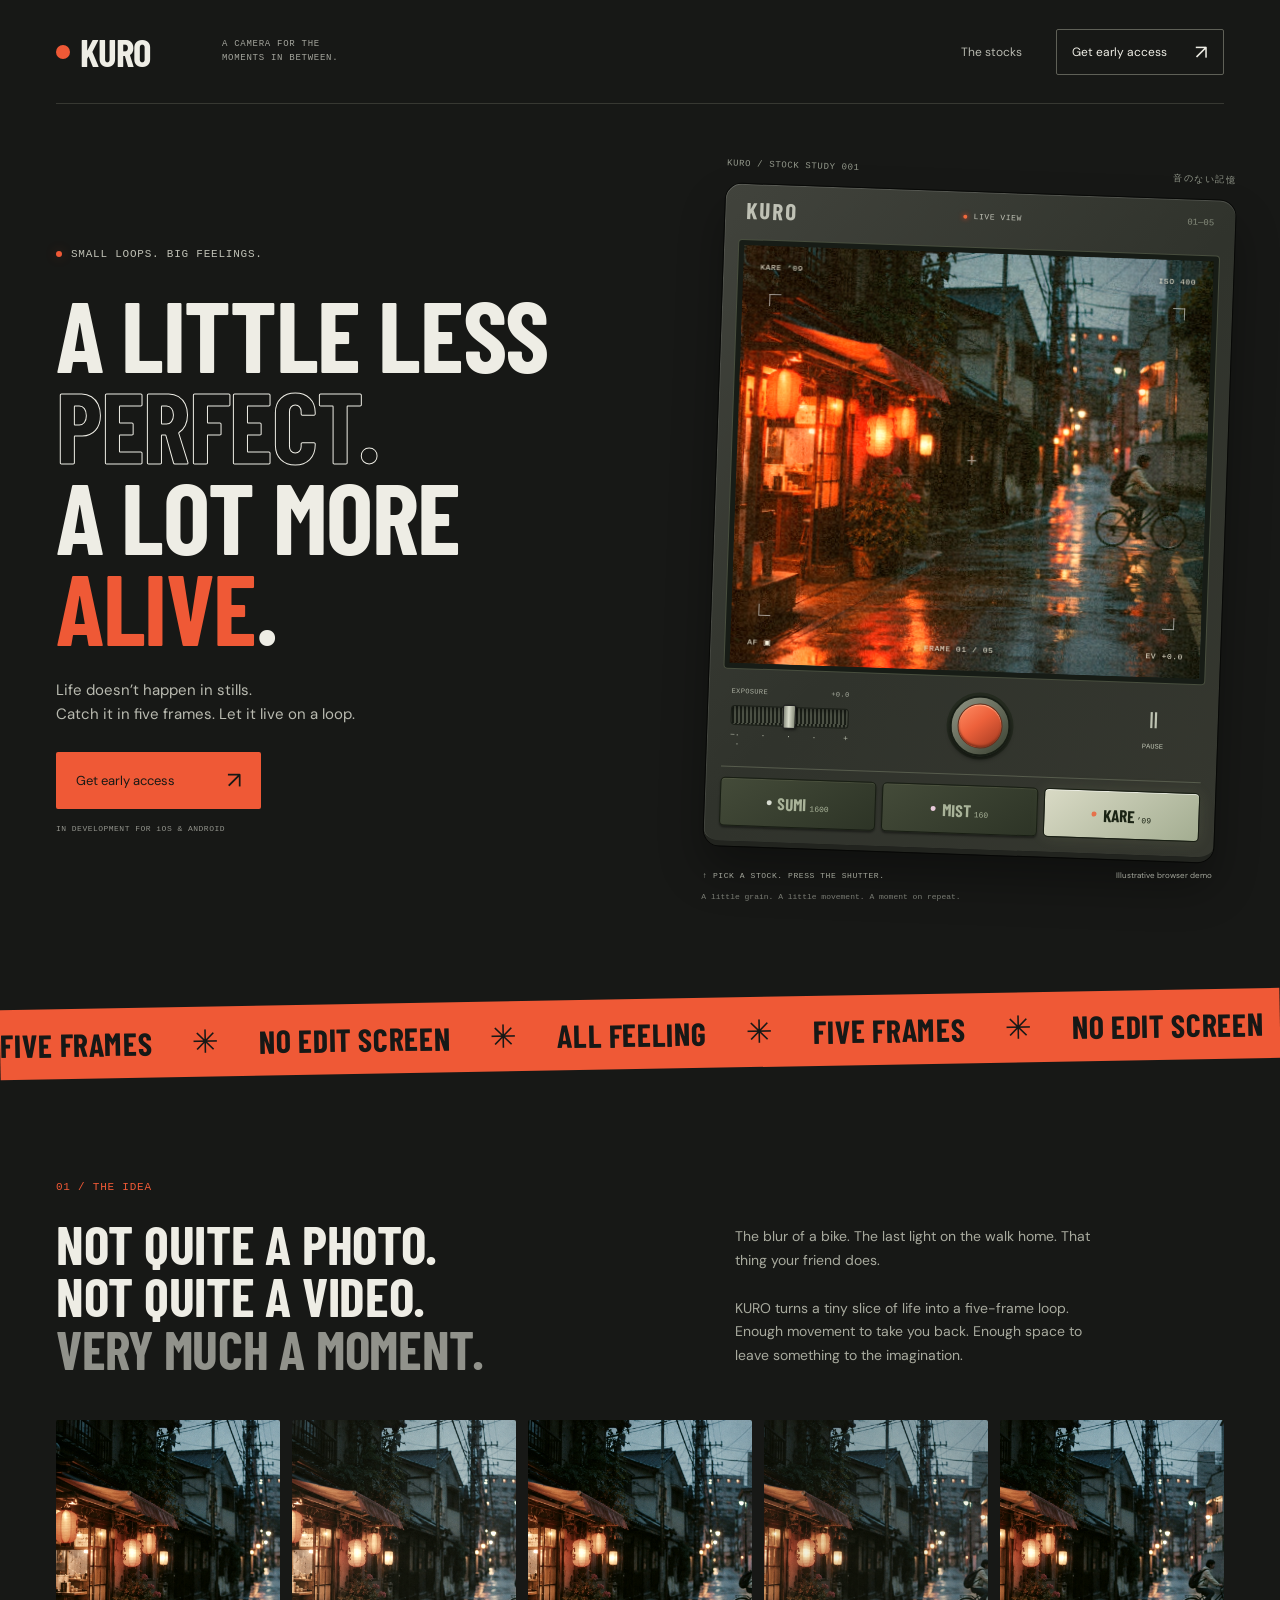
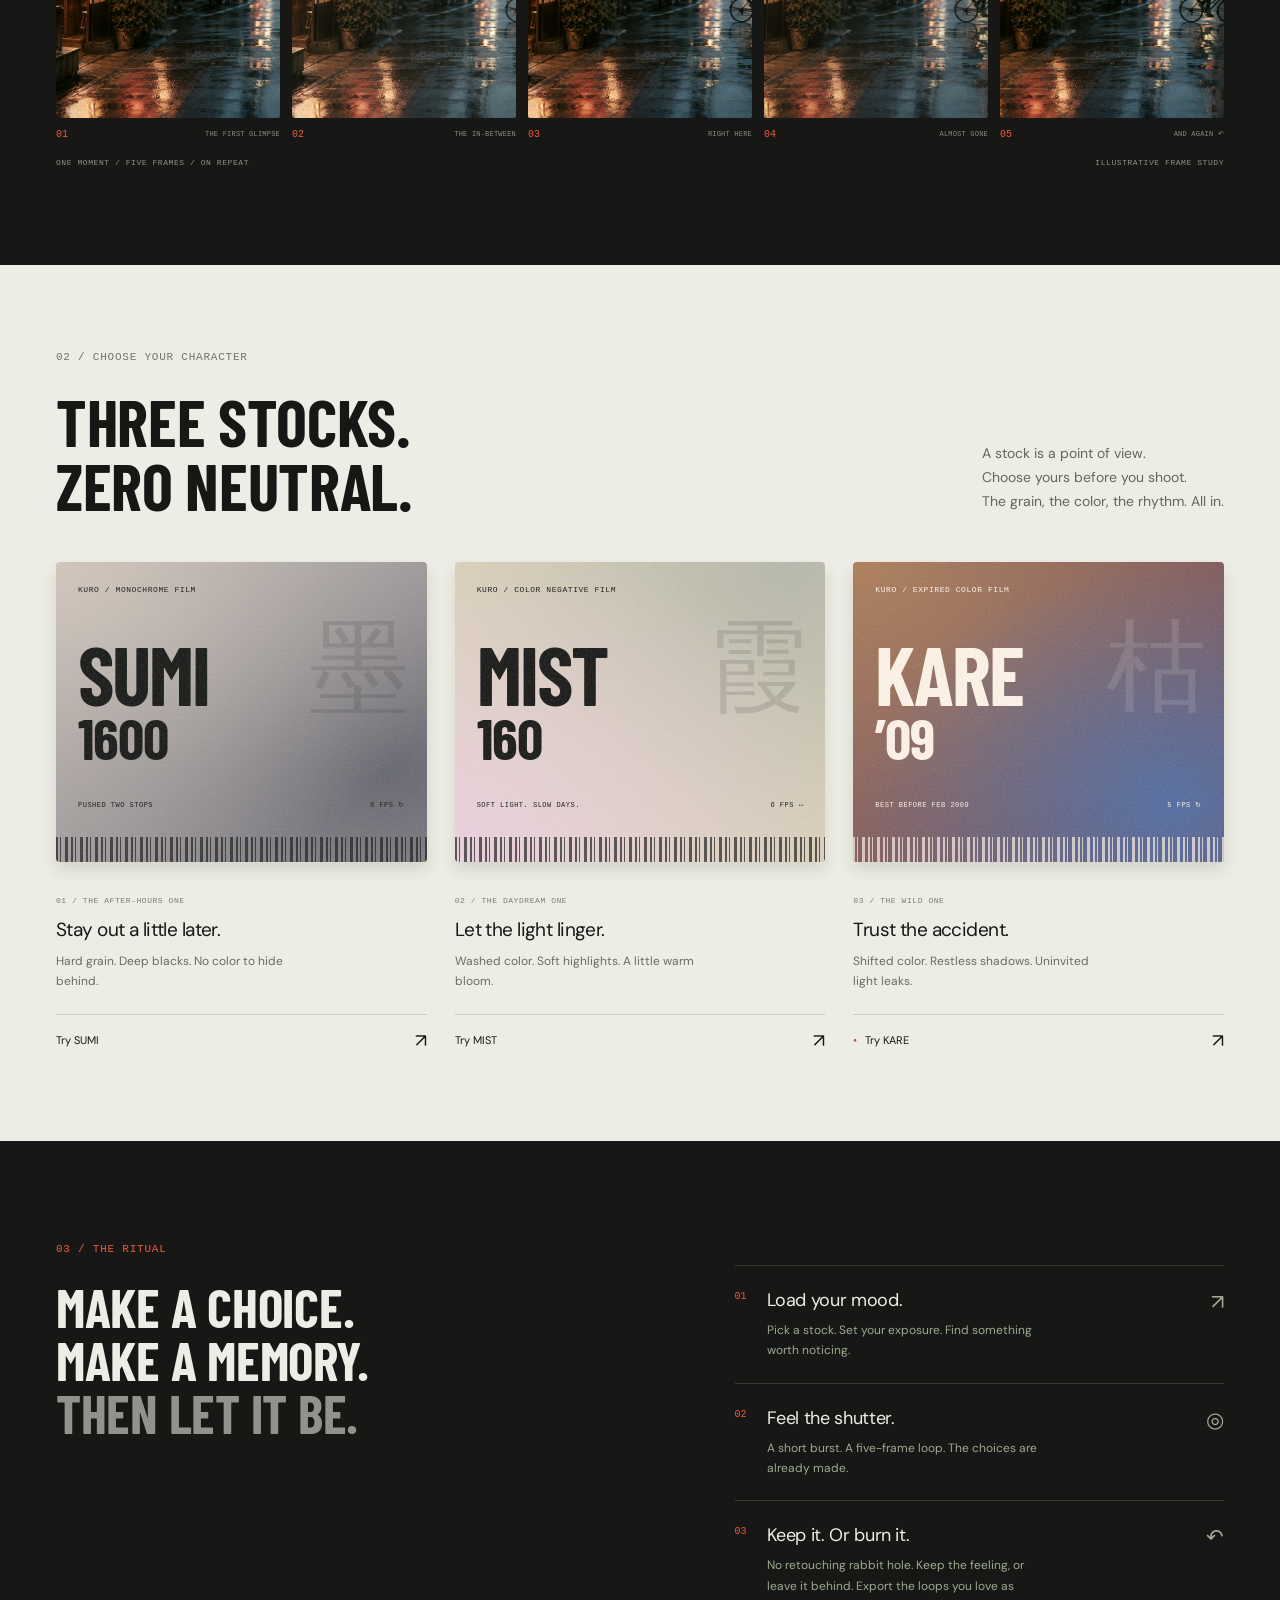
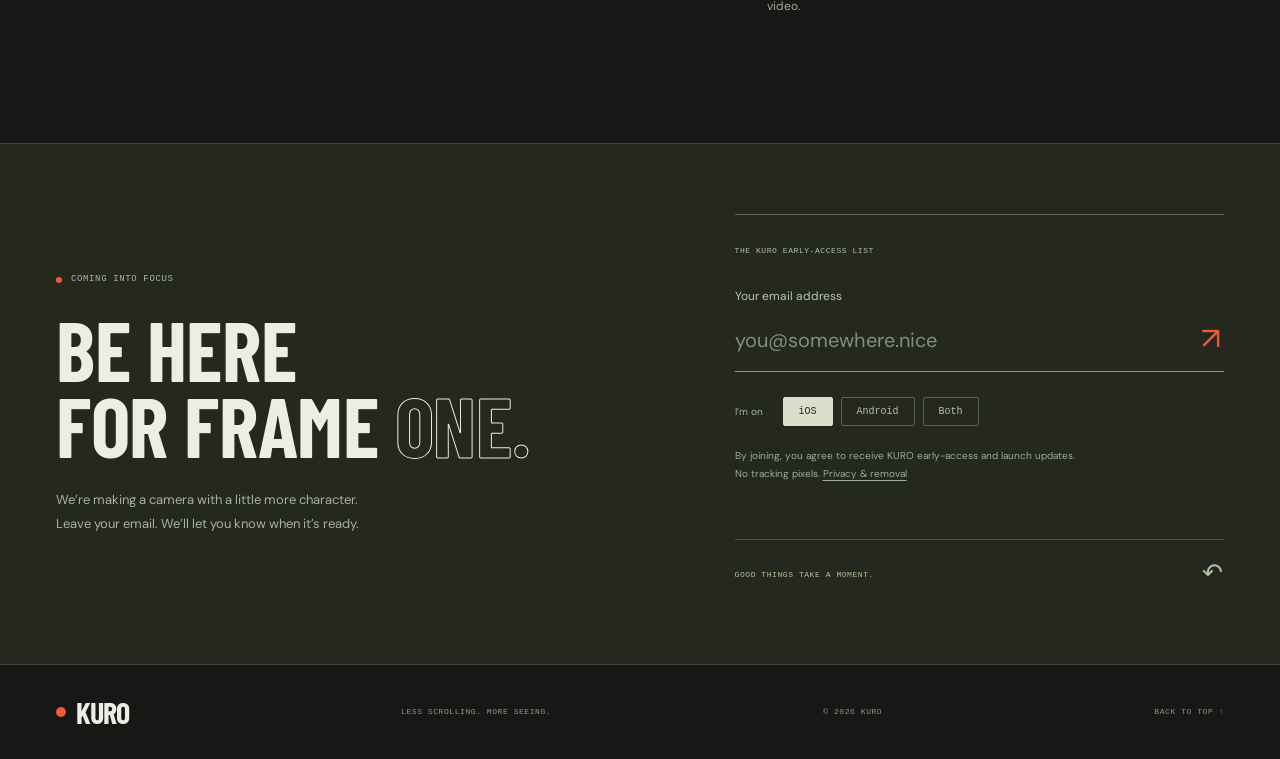
==== index.html @ b5590020 "Update KURO marketing website" ====
<!doctype html>
<html lang="en">
<head>
  <meta charset="utf-8">
  <meta name="viewport" content="width=device-width,initial-scale=1">
  <meta name="theme-color" content="#171816">
  <meta name="description" content="A camera for five-frame loops. Three opinionated film stocks. One moment worth repeating. Meet KURO and join the early-access list.">
  <meta property="og:title" content="KURO — A little less perfect. A lot more alive.">
  <meta property="og:description" content="Five frames. Three film stocks. No edit screen. A camera for the moments in between.">
  <meta property="og:image" content="https://benmidi.github.io/kuro-site/assets/after-rain.jpg">
  <meta property="og:type" content="website">
  <meta property="og:url" content="https://benmidi.github.io/kuro-site/">
  <title>KURO — A camera for the moments in between.</title>
  <link rel="icon" href="assets/favicon.svg" type="image/svg+xml">
  <link rel="preload" href="assets/barlow-700.ttf" as="font" type="font/ttf" crossorigin>
  <link rel="preload" href="assets/after-rain.jpg" as="image">
  <link rel="stylesheet" href="style.css">
  <script src="app.js" type="module"></script>
</head>
<body>
  <a class="skip-link" href="#main">Skip to content</a>
  <header class="site-header wrap">
    <a class="brand" href="#" aria-label="KURO home"><span class="brand-dot"></span>KURO</a>
    <span class="header-caption">A CAMERA FOR THE<br>MOMENTS IN BETWEEN.</span>
    <nav aria-label="Main navigation"><a href="#stocks">The stocks</a><a class="nav-cta" href="#early-access">Get early access <span aria-hidden="true">↗</span></a></nav>
  </header>
  <main id="main">
    <section class="hero wrap" aria-labelledby="hero-title">
      <div class="hero-copy">
        <div class="eyebrow"><span class="status-dot"></span> SMALL LOOPS. BIG FEELINGS.</div>
        <h1 id="hero-title">A LITTLE LESS<br><span class="outline">PERFECT.</span><br>A LOT MORE<br><span class="alive">ALIVE<span class="period">.</span></span></h1>
        <p class="hero-description">Life doesn’t happen in stills.<br>Catch it in five frames. Let it live on a loop.</p>
        <a class="button button-primary" href="#early-access">Get early access <span aria-hidden="true">↗</span></a>
        <p class="micro hero-note">IN DEVELOPMENT FOR iOS & ANDROID</p>
      </div>
      <div class="hero-demo">
        <div class="demo-topline micro"><span>KURO / STOCK STUDY 001</span><span>音のない記憶</span></div>
        <div class="camera" id="camera">
          <div class="camera-head"><span class="camera-logo">KURO</span><span class="micro"><i class="red-led"></i> <span id="camera-mode">LIVE VIEW</span></span><span class="camera-number">01—05</span></div>
          <div class="viewfinder" id="viewfinder">
            <img class="photo-fallback" src="assets/after-rain.jpg" alt="A cyclist passing a lantern-lit shop on a rain-soaked street at dusk." width="1536" height="1024">
            <canvas id="film" aria-label="Interactive film stock treatment of the street scene" role="img"></canvas>
            <div class="viewfinder-top micro"><span id="stock-label">KARE ’09</span><span id="iso-label">ISO 400</span></div>
            <span class="focus-corner tl"></span><span class="focus-corner tr"></span><span class="focus-corner bl"></span><span class="focus-corner br"></span>
            <div class="focus-mark" aria-hidden="true">+</div>
            <div class="viewfinder-bottom micro"><span>AF <span aria-hidden="true">▣</span></span><span id="frame-label">FRAME 01 / 05</span><span id="exposure-label">EV +0.0</span></div>
            <div class="shutter-flash" id="shutter-flash"></div>
          </div>
          <div class="camera-controls">
            <div class="exposure"><label for="exposure">EXPOSURE <span id="ev-value">+0.0</span></label><input id="exposure" type="range" min="-1" max="1" step="0.333333" value="0" aria-label="Demo exposure in stops"><div class="exposure-ticks" aria-hidden="true">− <span>· · · · ·</span> +</div></div>
            <button class="shutter" id="shutter" aria-label="Capture a demo loop"><span></span></button>
            <button class="motion-button" id="motion" aria-pressed="false"><span class="motion-icon" aria-hidden="true">Ⅱ</span><span id="motion-label">PAUSE</span></button>
          </div>
          <div class="stock-switcher" role="group" aria-label="Choose a demo film stock">
            <button data-stock="0" aria-pressed="false"><span class="stock-dot sumi-dot"></span><span>SUMI <small>1600</small></span></button>
            <button data-stock="1" aria-pressed="false"><span class="stock-dot mist-dot"></span><span>MIST <small>160</small></span></button>
            <button data-stock="2" aria-pressed="true"><span class="stock-dot kare-dot"></span><span>KARE <small>’09</small></span></button>
          </div>
        </div>
        <div class="demo-caption"><span class="micro">↑ PICK A STOCK. PRESS THE SHUTTER.</span><span class="demo-disclaimer">Illustrative browser demo</span></div>
        <div class="demo-caption capture-caption" id="capture-status" role="status">A little grain. A little movement. A moment on repeat.</div>
      </div>
    </section>

    <div class="ticker" aria-label="Five frames. No edit screen. All feeling."><div><span>FIVE FRAMES</span><i>✳</i><span>NO EDIT SCREEN</span><i>✳</i><span>ALL FEELING</span><i>✳</i><span>FIVE FRAMES</span><i>✳</i><span>NO EDIT SCREEN</span><i>✳</i><span>ALL FEELING</span><i>✳</i></div></div>

    <section class="moment-section wrap" aria-labelledby="moment-title">
      <div class="section-heading"><span class="eyebrow section-index">01 / THE IDEA</span><h2 id="moment-title">NOT QUITE A PHOTO.<br>NOT QUITE A VIDEO.<br><span class="muted">VERY MUCH A MOMENT.</span></h2><p>The blur of a bike. The last light on the walk home. That thing your friend does.<br><br>KURO turns a tiny slice of life into a five-frame loop. Enough movement to take you back. Enough space to leave something to the imagination.</p></div>
      <div class="film-strip" aria-label="Five illustrative frames from one moment"><figure style="--frame:0"><img src="assets/after-rain.jpg" alt="Lantern-lit street, illustrative frame one" loading="lazy"><figcaption>01 <span>THE FIRST GLIMPSE</span></figcaption></figure><figure style="--frame:1"><img src="assets/after-rain.jpg" alt="The same scene, illustrative frame two" loading="lazy"><figcaption>02 <span>THE IN-BETWEEN</span></figcaption></figure><figure style="--frame:2"><img src="assets/after-rain.jpg" alt="The same scene, illustrative frame three" loading="lazy"><figcaption>03 <span>RIGHT HERE</span></figcaption></figure><figure style="--frame:3"><img src="assets/after-rain.jpg" alt="The same scene, illustrative frame four" loading="lazy"><figcaption>04 <span>ALMOST GONE</span></figcaption></figure><figure style="--frame:4"><img src="assets/after-rain.jpg" alt="The same scene, illustrative frame five" loading="lazy"><figcaption>05 <span>AND AGAIN ↶</span></figcaption></figure></div>
      <div class="strip-note micro"><span>ONE MOMENT / FIVE FRAMES / ON REPEAT</span><span>ILLUSTRATIVE FRAME STUDY</span></div>
    </section>

    <section class="stocks-section" id="stocks" aria-labelledby="stocks-title"><div class="wrap">
      <div class="stocks-heading"><div><span class="eyebrow section-index">02 / CHOOSE YOUR CHARACTER</span><h2 id="stocks-title">THREE STOCKS.<br>ZERO NEUTRAL.</h2></div><p>A stock is a point of view.<br>Choose yours before you shoot.<br>The grain, the color, the rhythm. All in.</p></div>
      <div class="stock-cards">
        <button class="stock-card sumi-card" data-stock="0" aria-pressed="false" aria-label="Try SUMI 1600 in the demo"><div class="cartridge"><span class="cartridge-top micro">KURO / MONOCHROME FILM</span><span class="stock-kanji" lang="ja">墨</span><span class="cartridge-name">SUMI<span>1600</span></span><div class="cartridge-bottom micro"><span>PUSHED TWO STOPS</span><span>8 FPS ↻</span></div><div class="barcode" aria-hidden="true"></div></div><div class="stock-description"><span class="micro">01 / THE AFTER-HOURS ONE</span><h3>Stay out a little later.</h3><p>Hard grain. Deep blacks. No color to hide behind.</p><span class="stock-try">Try SUMI <span aria-hidden="true">↗</span></span></div></button>
        <button class="stock-card mist-card" data-stock="1" aria-pressed="false" aria-label="Try MIST 160 in the demo"><div class="cartridge"><span class="cartridge-top micro">KURO / COLOR NEGATIVE FILM</span><span class="stock-kanji" lang="ja">霞</span><span class="cartridge-name">MIST<span>160</span></span><div class="cartridge-bottom micro"><span>SOFT LIGHT. SLOW DAYS.</span><span>6 FPS ↔</span></div><div class="barcode" aria-hidden="true"></div></div><div class="stock-description"><span class="micro">02 / THE DAYDREAM ONE</span><h3>Let the light linger.</h3><p>Washed color. Soft highlights. A little warm bloom.</p><span class="stock-try">Try MIST <span aria-hidden="true">↗</span></span></div></button>
        <button class="stock-card kare-card" data-stock="2" aria-pressed="true" aria-label="Try KARE ’09 in the demo"><div class="cartridge"><span class="cartridge-top micro">KURO / EXPIRED COLOR FILM</span><span class="stock-kanji" lang="ja">枯</span><span class="cartridge-name">KARE<span>’09</span></span><div class="cartridge-bottom micro"><span>BEST BEFORE FEB 2009</span><span>5 FPS ↻</span></div><div class="barcode" aria-hidden="true"></div></div><div class="stock-description"><span class="micro">03 / THE WILD ONE</span><h3>Trust the accident.</h3><p>Shifted color. Restless shadows. Uninvited light leaks.</p><span class="stock-try">Try KARE <span aria-hidden="true">↗</span></span></div></button>
      </div>
    </div></section>

    <section class="ritual-section wrap" aria-labelledby="ritual-title"><div><span class="eyebrow section-index">03 / THE RITUAL</span><h2 id="ritual-title">MAKE A CHOICE.<br>MAKE A MEMORY.<br><span class="muted">THEN LET IT BE.</span></h2></div><div class="ritual-steps"><div><span class="step-number">01</span><div><h3>Load your mood.</h3><p>Pick a stock. Set your exposure. Find something worth noticing.</p></div><span aria-hidden="true">↗</span></div><div><span class="step-number">02</span><div><h3>Feel the shutter.</h3><p>A short burst. A five-frame loop. The choices are already made.</p></div><span aria-hidden="true">◎</span></div><div><span class="step-number">03</span><div><h3>Keep it. Or burn it.</h3><p>No retouching rabbit hole. Keep the feeling, or leave it behind. Export the loops you love as video.</p></div><span aria-hidden="true">↶</span></div></div></section>

    <section class="signup-section" id="early-access" aria-labelledby="signup-title"><div class="wrap signup-inner"><div><span class="eyebrow"><span class="status-dot"></span> COMING INTO FOCUS</span><h2 id="signup-title">BE HERE<br>FOR FRAME <span class="outline">ONE.</span></h2><p>We’re making a camera with a little more character.<br>Leave your email. We’ll let you know when it’s ready.</p></div><div class="signup-panel"><span class="micro">THE KURO EARLY-ACCESS LIST</span><form id="waitlist-form"><label for="email">Your email address</label><div class="email-row"><input id="email" name="email" type="email" placeholder="you@somewhere.nice" autocomplete="email" maxlength="254" required><button type="submit" aria-label="Join the early-access list">↗</button></div><fieldset><legend>I’m on</legend><label class="platform-option"><input type="radio" name="platform" value="ios" checked><span>iOS</span></label><label class="platform-option"><input type="radio" name="platform" value="android"><span>Android</span></label><label class="platform-option"><input type="radio" name="platform" value="both"><span>Both</span></label></fieldset><div class="honey" aria-hidden="true"><label for="website">Website</label><input name="website" id="website" tabindex="-1" autocomplete="off"></div><p class="signup-privacy">By joining, you agree to receive KURO early-access and launch updates. No tracking pixels. <button type="button" class="text-button" id="privacy-open">Privacy & removal</button></p><p id="form-status" role="status" aria-live="polite"></p></form><div class="signup-footer micro"><span>GOOD THINGS TAKE A MOMENT.</span><span>↶</span></div></div></div></section>
  </main>
  <footer class="wrap site-footer"><a class="brand" href="#" aria-label="Back to top"><span class="brand-dot"></span>KURO</a><span class="micro">LESS SCROLLING. MORE SEEING.</span><span class="micro">© <span id="year">2026</span> KURO</span><a class="back-top micro" href="#">BACK TO TOP ↑</a></footer>
  <dialog id="privacy-dialog" aria-labelledby="privacy-title"><button class="dialog-close" id="privacy-close" aria-label="Close privacy notice">×</button><span class="eyebrow">A SMALL LIST. A SIMPLE PROMISE.</span><h2 id="privacy-title">Your email stays yours.</h2><p>KURO stores your email, device preference, and signup time in its Supabase database for early-access and launch updates. We don’t sell the list or use tracking pixels.</p><p>A salted hash of your network address is used to limit automated signups. Your raw network address is not stored in the waitlist. Hosting providers may keep their own operational logs.</p><p>Want to leave? Enter the same email below to remove it immediately. We’ll retain waitlist details only while this early-access list is in use.</p><form id="removal-form"><label for="removal-email">Email to remove</label><input type="email" id="removal-email" required maxlength="254" autocomplete="email"><button class="button button-primary" type="submit">Remove my email <span aria-hidden="true">↗</span></button><p id="removal-status" role="status"></p></form><p class="micro">DEMO PHOTOGRAPHY IS AI-GENERATED. THE BROWSER STOCK STUDY IS ILLUSTRATIVE, NOT AN APP CAPTURE.</p></dialog>
</body>
</html>
---- style.css ----
@font-face{font-family:Barlow;src:url('assets/barlow-700.ttf') format('truetype');font-weight:700;font-display:swap}@font-face{font-family:DM;src:url('assets/dm-regular.ttf') format('truetype');font-weight:100 900;font-display:swap}
:root{--ink:#171816;--paper:#eeede5;--muted:#91928b;--orange:#ef5936;--line:#373832;--mono:'SFMono-Regular',Consolas,'Liberation Mono',monospace;--heading:Barlow,Impact,'Arial Narrow',sans-serif;color-scheme:dark;scroll-behavior:smooth;scroll-padding-top:28px}*{box-sizing:border-box}body{margin:0;background:var(--ink);color:var(--paper);font-family:DM,Arial,sans-serif;-webkit-font-smoothing:antialiased}body:has(dialog[open]){overflow:hidden}a{color:inherit;text-decoration:none}button,input{font:inherit}button,a,input{-webkit-tap-highlight-color:transparent}button{color:inherit}button{cursor:pointer}button:disabled{cursor:wait}button,a,input{touch-action:manipulation}button:focus-visible,a:focus-visible,input:focus-visible{outline:2px solid var(--orange);outline-offset:6px}::selection{background:var(--orange);color:var(--ink)}.wrap{width:min(1280px,calc(100% - 112px));margin-inline:auto}.micro,.eyebrow{font-family:var(--mono);font-size:10px;line-height:1.5;letter-spacing:.07em}.eyebrow{font-size:11px;display:flex;gap:9px;align-items:center}.status-dot{width:6px;height:6px;display:inline-block;border-radius:50%;background:var(--orange);box-shadow:0 0 12px #ef593644}.muted{color:var(--muted)}.site-header{display:flex;align-items:center;min-height:104px;gap:72px;border-bottom:1px solid var(--line)}.brand{font-family:var(--heading);font-size:39px;font-weight:700;letter-spacing:-1px;display:flex;align-items:center;gap:10px;line-height:1}.brand-dot{height:14px;width:14px;background:var(--orange);border-radius:50%}.brand sup{font:9px var(--mono);align-self:flex-start;margin-top:4px;margin-left:-7px}.header-caption{font:9px/1.5 var(--mono);letter-spacing:.08em;color:#a3a49c}.site-header nav{display:flex;align-items:center;gap:34px;margin-left:auto;font-size:12px}.site-header nav>a:first-child{color:#b7b8af}.nav-cta{border:1px solid #5f6057;padding:12px 15px;display:flex;gap:28px;align-items:center;border-radius:2px}.nav-cta:hover{border-color:var(--paper)}.nav-cta span{font-size:20px;line-height:1}.hero{display:grid;grid-template-columns:1.06fr 1fr;gap:7%;padding-top:62px;padding-bottom:72px;align-items:center}.hero-copy>.eyebrow{margin-bottom:26px;color:#bfc0b5}h1,h2,h3,p{margin:0}h1,h2{font-family:var(--heading);font-weight:700;letter-spacing:-.018em}h1{font-size:clamp(66px,7.8vw,114px);line-height:.91;letter-spacing:-.014em}.outline{-webkit-text-stroke:1px var(--paper);color:transparent}.alive{color:var(--orange)}.period{color:var(--paper)}.hero-description{margin-top:26px;font-size:15px;line-height:1.65;color:#b9bab0}.button{display:inline-flex;align-items:center;justify-content:space-between;gap:52px;border:0;border-radius:2px;padding:17px 20px;font-size:13px;min-height:52px}.button span{font-size:23px;line-height:1}.button-primary{background:var(--orange);color:#181915;font-weight:700;transition:background .2s,transform .2s}.button-primary:hover{background:#ff7453;transform:translateY(-2px)}.hero .button{margin-top:25px}.hero-note{color:var(--muted);font-size:8px;margin-top:14px;letter-spacing:.06em}.hero-demo{max-width:510px;width:100%;margin-left:auto;transform:rotate(2deg)}.demo-topline{display:flex;justify-content:space-between;margin-bottom:12px;color:#92978a;font-size:9px}.demo-topline span:last-child{letter-spacing:.18em}.camera{background:linear-gradient(130deg,#41433c,#30332c 50%,#35372f);border-radius:16px;padding:15px;box-shadow:0 24px 45px #0005,0 1px 0 #ffffff22 inset,1px 0 0 #ffffff15 inset,0 0 0 1px #090a08;border-bottom:5px solid #22241f}.camera-head{height:41px;display:flex;align-items:flex-start;justify-content:space-between;padding:0 6px;color:#bfc1b5}.camera-logo{font-family:var(--heading);font-size:23px;line-height:1;letter-spacing:2px}.camera-number{font:9px/1.8 var(--mono);color:#858b7b}.camera-head .micro{font-size:8px;display:flex;gap:6px;align-items:center;padding-top:4px}.red-led{width:4px;height:4px;background:#ef693d;display:inline-block;border-radius:50%;box-shadow:0 0 5px #f42}.viewfinder{aspect-ratio:1.12;position:relative;overflow:hidden;background:#101911;border:5px solid #171c16;border-radius:3px;box-shadow:0 0 0 1px #484e3e}.photo-fallback,#film{width:100%;height:100%;position:absolute;inset:0;object-fit:cover}.photo-fallback{filter:sepia(.22) saturate(.75);object-position:center}#film{display:block;opacity:0;transition:opacity .5s}#film.ready{opacity:1}.viewfinder-top,.viewfinder-bottom{position:absolute;left:17px;right:17px;display:flex;justify-content:space-between;pointer-events:none;color:#f6f0dc;text-shadow:0 1px 4px #000;font-size:8px}.viewfinder-top{top:16px}.viewfinder-bottom{bottom:15px}.focus-corner{position:absolute;width:12px;height:12px;opacity:.55;pointer-events:none}.tl{top:48px;left:27px;border-left:1px solid white;border-top:1px solid white}.tr{top:48px;right:27px;border-right:1px solid white;border-top:1px solid white}.bl{bottom:48px;left:27px;border-left:1px solid white;border-bottom:1px solid white}.br{bottom:48px;right:27px;border-right:1px solid white;border-bottom:1px solid white}.focus-mark{position:absolute;left:50%;top:50%;transform:translate(-50%,-50%);font:18px var(--mono);color:#fff7;pointer-events:none}.camera-controls{height:98px;display:flex;justify-content:space-between;align-items:center;padding-inline:8px}.exposure{width:118px;color:#a9ad9f}.exposure label{display:flex;justify-content:space-between;font:7px var(--mono);letter-spacing:.05em}.exposure input{appearance:none;-webkit-appearance:none;background:repeating-linear-gradient(90deg,#1a1e17 0 2px,#4b5044 2px 4px);width:100%;height:20px;border-radius:4px;border:1px solid #1b1f18;box-shadow:0 2px 4px #0005 inset;margin:10px 0 3px;cursor:ew-resize}.exposure input::-webkit-slider-thumb{-webkit-appearance:none;width:13px;height:24px;border-radius:2px;background:linear-gradient(90deg,#888c7e,#d9dccb 45%,#888d7b);border:1px solid #222;box-shadow:1px 1px 3px #0008}.exposure input::-moz-range-thumb{width:13px;height:24px;border-radius:2px;background:#c5c7b5;border:1px solid #222}.exposure-ticks{display:flex;justify-content:space-between;font:8px var(--mono);color:#b7bcab}.exposure-ticks span{letter-spacing:8px}.shutter{height:61px;width:61px;flex-shrink:0;border-radius:50%;border:2px solid #171d14;padding:6px;background:linear-gradient(135deg,#919585,#3a4131);box-shadow:0 3px 4px #0008,0 0 0 3px #252b20;transition:transform .1s}.shutter>span{display:block;height:100%;width:100%;border-radius:50%;background:linear-gradient(140deg,#ff8e65,#ed613b 45%,#a13920);box-shadow:0 1px 1px #ffb18e inset,0 -2px 2px #88341d inset;border:1px solid #662f1c}.shutter:active{transform:translateY(3px);box-shadow:0 0 2px #000}.motion-button{background:none;border:0;color:#bec3b2;display:flex;flex-direction:column;align-items:center;gap:8px;font:7px var(--mono);width:83px}.motion-icon{font-size:22px;line-height:1}.stock-switcher{display:grid;grid-template-columns:repeat(3,1fr);gap:6px;padding-top:10px;border-top:1px solid #575c4d}.stock-switcher button{min-height:49px;border:1px solid #181e13;border-radius:5px;display:flex;align-items:center;justify-content:center;gap:6px;background:linear-gradient(145deg,#444b39,#2d3426);box-shadow:0 2px 2px #0006,inset 0 1px #7c84633b;color:#a9b399;font-family:var(--heading);font-size:17px;transition:all .2s}.stock-switcher button[aria-pressed=true]{background:linear-gradient(140deg,#d9dac5,#a3ad91);color:#1a2314;box-shadow:0 0 15px #d3e1a01a,inset 0 1px #fff9}.stock-switcher small{font:8px var(--mono)}.stock-dot{height:5px;width:5px;border-radius:50%;display:inline-block}.sumi-dot{background:#d9ddd2}.mist-dot{background:#e8cada}.kare-dot{background:#e6714c}.demo-caption{display:flex;justify-content:space-between;gap:12px;margin-top:16px;color:#a3a69b;transform:rotate(-2deg);font-size:9px}.demo-caption .micro{font-size:8px}.demo-disclaimer{font-size:8px}.capture-caption{font-family:var(--mono);font-size:8px;opacity:.7;margin-top:9px;min-height:24px;line-height:1.5}.shutter-flash{position:absolute;inset:0;background:#f5efcf;opacity:0;pointer-events:none}.shutter-flash.flash{animation:flash .45s ease-out}@keyframes flash{0%{opacity:.9}100%{opacity:0}}.ticker{overflow:hidden;background:var(--orange);color:var(--ink);padding:16px 0;transform:rotate(-1deg);margin-top:12px}.ticker>div{display:flex;width:max-content;gap:40px;align-items:center;animation:marquee 48s linear infinite}.ticker span{font-family:var(--heading);font-size:32px;line-height:1;white-space:nowrap;letter-spacing:.02em}.ticker i{font:32px Arial;font-style:normal}@keyframes marquee{to{transform:translateX(-50%)}}.moment-section{padding-top:110px;padding-bottom:96px}.section-heading{display:grid;grid-template-columns:1.1fr 1fr;gap:20px 12%}.section-index{color:var(--orange);margin-bottom:24px}.section-heading>.eyebrow{grid-column:1/-1;margin-bottom:2px}h2{font-size:clamp(40px,4.2vw,64px);line-height:.98;letter-spacing:-.005em}.section-heading p{font-size:14px;line-height:1.7;color:#a8aa9e;align-self:center;max-width:360px}.film-strip{display:flex;gap:12px;margin-top:44px}.film-strip figure{margin:0;flex:1;min-width:0;overflow:hidden}.film-strip img{width:100%;aspect-ratio:3/4;object-fit:cover;object-position:calc(38% + var(--frame)*5%) center;display:block;filter:saturate(.65) sepia(.15) contrast(1.1);border-radius:2px}.film-strip figure:nth-child(2) img{filter:saturate(.6) sepia(.2) brightness(1.06)}.film-strip figure:nth-child(4) img{filter:saturate(.7) sepia(.22) brightness(.95)}.film-strip figcaption{font:10px/1 var(--mono);color:var(--orange);padding:12px 0;display:flex;justify-content:space-between;gap:6px}.film-strip figcaption span{font-size:7px;color:#858c79;padding-top:1px;letter-spacing:.03em}.strip-note{display:flex;justify-content:space-between;color:#8c9184;margin-top:5px;font-size:8px}.stocks-section{background:var(--paper);color:var(--ink);padding:84px 0 88px;color-scheme:light}.stocks-heading{display:flex;justify-content:space-between;gap:28px;align-items:flex-end;margin-bottom:44px}.stocks-heading .section-index{color:#74746c}.stocks-heading h2{font-size:clamp(50px,5.1vw,76px)}.stocks-heading p{font-size:14px;line-height:1.7;color:#64665d;max-width:300px;padding-bottom:4px}.stock-cards{display:grid;grid-template-columns:repeat(3,minmax(0,1fr));gap:28px}.stock-card{min-width:0;background:none;border:0;text-align:left;padding:0;color:var(--ink);position:relative}.cartridge{height:300px;position:relative;border-radius:4px;overflow:hidden;box-shadow:0 8px 15px #262a1920;transition:transform .35s cubic-bezier(.2,.7,.2,1),box-shadow .35s}.stock-card:hover .cartridge{transform:rotate(-2deg) translateY(-6px);box-shadow:0 15px 20px #262a1930}.stock-card:nth-child(2):hover .cartridge{transform:rotate(2deg) translateY(-6px)}.sumi-card .cartridge{background:radial-gradient(ellipse at 0 0,#d2c7bc,transparent 80%),radial-gradient(ellipse at 90% 70%,#65666f,transparent 90%),#a7a1a2}.mist-card .cartridge{background:radial-gradient(ellipse at 0 100%,#ecd1e1,transparent 80%),radial-gradient(ellipse at 90% 0,#b7b8ac,transparent 80%),#ded5b7}.kare-card .cartridge{background:radial-gradient(ellipse at 85% 80%,#526da1,transparent 70%),radial-gradient(ellipse at 0 0,#ae7e59,transparent 90%),#74515c;color:#fff4e8}.cartridge:after{content:'';position:absolute;inset:0;pointer-events:none;opacity:.14;background-image:url("data:image/svg+xml,%3Csvg viewBox='0 0 180 180' xmlns='http://www.w3.org/2000/svg'%3E%3Cfilter id='n'%3E%3CfeTurbulence type='fractalNoise' baseFrequency='.7' numOctaves='3' stitchTiles='stitch'/%3E%3C/filter%3E%3Cpath fill='%23000' filter='url(%23n)' d='M0 0h180v180H0z'/%3E%3C/svg%3E")}.cartridge-top{position:absolute;top:22px;left:22px;font-size:8px;letter-spacing:.07em}.stock-kanji{position:absolute;right:18px;top:56px;font-size:100px;line-height:1;opacity:.13;font-family:serif}.cartridge-name{position:absolute;top:80px;left:22px;font-family:var(--heading);font-size:82px;letter-spacing:-2px;line-height:.78}.cartridge-name>span{display:block;font-size:58px;letter-spacing:-1px;margin-top:9px}.cartridge-bottom{position:absolute;bottom:51px;left:22px;right:22px;display:flex;justify-content:space-between;font-size:7px;gap:8px}.barcode{position:absolute;bottom:0;left:0;right:0;height:31px;background:repeating-linear-gradient(90deg,currentColor 0 2px,transparent 2px 4px,currentColor 4px 5px,transparent 5px 9px,currentColor 9px 12px,transparent 12px 15px);opacity:.7;border-top:6px solid transparent;background-clip:padding-box}.stock-description{padding-top:25px}.stock-description>.micro{color:#7c7c70;font-size:8px}.stock-description h3{font-size:19px;letter-spacing:-.03em;margin-top:9px}.stock-description p{font-size:12px;color:#6a6b61;line-height:1.65;margin-top:10px;max-width:240px;min-height:41px}.stock-try{font-size:11px;border-top:1px solid #cacbbf;display:flex;align-items:center;justify-content:space-between;padding-top:13px;margin-top:21px}.stock-try>span{font-size:19px}.stock-card[aria-pressed=true] .stock-try:before{content:'●';color:#b8482a;margin-right:8px;font-size:6px}.stock-card[aria-pressed=true] .stock-try>span{margin-left:auto}.ritual-section{display:grid;grid-template-columns:1.1fr 1fr;gap:12%;padding-top:100px;padding-bottom:105px}.ritual-steps{padding-top:24px}.ritual-steps>div{display:flex;gap:20px;border-top:1px solid var(--line);padding:22px 0}.step-number{font:10px var(--mono);color:var(--orange);padding-top:3px}.ritual-steps>div>div{flex:1}.ritual-steps>div>span:last-child{font-size:21px;color:#a2aa95}.ritual-steps h3{font-size:18px;font-weight:500;letter-spacing:-.02em}.ritual-steps p{font-size:12px;color:#9caa8f;line-height:1.7;margin-top:8px;max-width:280px}.signup-section{background:#24281e;border-top:1px solid #3b4232;border-bottom:1px solid #3b4232}.signup-inner{display:grid;grid-template-columns:1.1fr 1fr;gap:12%;padding-top:70px;padding-bottom:70px;align-items:center}.signup-inner h2{font-size:clamp(54px,6.5vw,90px);margin-top:25px;line-height:.91}.signup-inner>div>p{font-size:13px;line-height:1.8;color:#a9b29d;margin-top:25px}.signup-inner .eyebrow{font-size:9px;color:#aab79b}.signup-panel{border-top:1px solid #5d6750;padding-top:22px}.signup-panel>.micro{color:#b2c29d;font-size:8px}#waitlist-form{margin-top:30px}form label{display:block;font-size:12px;color:#bbc5af}.email-row{display:flex;align-items:stretch;margin-top:10px;border-bottom:1px solid #8e9c7d}.email-row input{width:100%;min-width:0;background:none;border:0;color:var(--paper);padding:13px 0 18px;font-size:20px;outline-offset:0}input::placeholder{color:#858e79;opacity:1}.email-row button{border:0;background:none;font-size:31px;color:var(--orange);padding:0 3px 8px 24px}.email-row button:disabled{opacity:.5}fieldset{margin:24px 0 0;padding:0;border:0;display:flex;gap:8px;align-items:center}fieldset legend{float:left;font-size:10px;color:#a7b59b;margin-right:12px;padding:9px 0}.platform-option{position:relative}.platform-option input{position:absolute;opacity:0;inset:0;width:100%;height:100%;margin:0;cursor:pointer}.platform-option span{display:block;border:1px solid #58644a;border-radius:2px;padding:8px 15px;font:10px var(--mono);color:#b4c1a5}.platform-option input:checked+span{background:#d9dfca;color:#20271b;border-color:#d9dfca}.platform-option input:focus-visible+span{outline:2px solid var(--orange);outline-offset:4px}.signup-privacy{font-size:10px;line-height:1.8;color:#9eac91;margin-top:20px;max-width:355px}.text-button{font:inherit;color:inherit;border:0;padding:0;background:none;text-decoration:underline;text-underline-offset:3px}.signup-footer{display:flex;justify-content:space-between;align-items:center;border-top:1px solid #4c573e;margin-top:24px;padding-top:16px;color:#9bac89;font-size:8px}.signup-footer>span:last-child{font-size:25px}#form-status,#removal-status{font-size:12px;line-height:1.6;margin-top:12px;min-height:20px;color:#d4e4bb}#form-status[data-error=true],#removal-status[data-error=true]{color:#ffac93}.honey{position:absolute;left:-9999px;opacity:0;width:1px;height:1px;overflow:hidden}.site-footer{display:flex;align-items:center;justify-content:space-between;padding-top:32px;padding-bottom:32px;color:#8e9882;gap:24px}.site-footer .brand{color:var(--paper);font-size:30px}.site-footer .brand-dot{width:10px;height:10px}.site-footer>.micro{font-size:8px}.back-top:hover{color:var(--paper)}.skip-link{position:fixed;top:8px;left:8px;background:var(--paper);color:var(--ink);padding:12px;z-index:99;transform:translateY(-200%)}.skip-link:focus{transform:none}dialog{width:min(540px,calc(100% - 32px));background:#24281e;color:var(--paper);border:1px solid #647152;border-radius:5px;padding:38px;max-height:90dvh}dialog::backdrop{background:#090c09d9;backdrop-filter:blur(5px)}dialog .eyebrow{font-size:8px;color:var(--orange);padding-right:20px}dialog h2{font-size:38px;margin-top:20px}dialog p{font-size:12px;line-height:1.8;color:#bbc7ad;margin-top:20px}dialog .micro{font-size:8px}dialog form{margin-top:24px}dialog input{display:block;width:100%;padding:13px;background:transparent;border:1px solid #667457;border-radius:2px;margin-top:10px}dialog .button{margin-top:14px;width:100%;font-size:12px}.dialog-close{position:absolute;right:12px;top:10px;background:none;border:0;font-size:28px;color:#c5cfb9;padding:4px 8px}
@media(min-width:1600px){.hero{gap:12%}h1{font-size:124px}.hero-demo{max-width:540px}}@media(max-width:1100px){.wrap{width:calc(100% - 72px)}.site-header{gap:40px}.hero{gap:5%;padding-top:50px}h1{font-size:8.5vw}.camera{padding:11px}.camera-head{height:34px}.viewfinder{aspect-ratio:1}.exposure{width:90px}.camera-controls{height:87px}.stock-switcher button{font-size:14px;min-height:43px}.motion-button{width:61px}.cartridge{height:260px}.cartridge-name{font-size:68px}.cartridge-name>span{font-size:49px}.cartridge-bottom{font-size:6px}.stock-cards{gap:20px}.section-heading,.ritual-section,.signup-inner{gap:8%}.section-heading>.eyebrow{margin-bottom:20px}.film-strip figcaption span{font-size:6px}.hero-note{font-size:7px}.demo-caption{gap:5px}.demo-caption .micro,.demo-disclaimer{font-size:7px}}
@media(max-width:760px){.wrap{width:calc(100% - 40px)}.site-header{min-height:82px;gap:20px}.brand{font-size:33px}.brand-dot{height:11px;width:11px}.header-caption{display:none}.site-header nav{gap:20px;font-size:10px}.nav-cta{padding:10px;gap:15px}.site-header nav>a:first-child{display:none}.hero{grid-template-columns:1fr;gap:46px;padding-top:38px;padding-bottom:40px}.hero-copy>.eyebrow{font-size:9px;margin-bottom:22px}h1{font-size:clamp(70px,14.8vw,112px);line-height:.9}.hero-description{font-size:14px;margin-top:24px}.hero .button{margin-top:23px}.hero-note{font-size:8px}.hero-demo{width:min(470px,94%);margin:0 auto;transform:rotate(1.5deg)}.camera{padding:14px}.camera-head{height:36px}.viewfinder{aspect-ratio:1.16}.camera-controls{height:96px}.exposure{width:112px}.motion-button{width:79px}.stock-switcher button{font-size:18px;min-height:46px}.demo-caption .micro,.demo-disclaimer{font-size:7px}.ticker{padding:14px 0}.ticker span{font-size:26px}.ticker i{font-size:26px}.ticker>div{gap:24px}.moment-section{padding-top:66px;padding-bottom:58px}.section-heading{grid-template-columns:1fr;gap:22px}.section-heading>.eyebrow{margin-bottom:0}.section-heading h2{font-size:44px}.section-heading p{font-size:13px;max-width:470px}.section-heading p br{display:none}.film-strip{gap:7px;margin-top:28px;overflow-x:auto;padding-bottom:2px;scroll-snap-type:x mandatory}.film-strip figure{min-width:31%;scroll-snap-align:start}.film-strip figcaption{font-size:8px;gap:4px}.film-strip figcaption span{display:none}.strip-note{font-size:6px;gap:15px}.stocks-section{padding-top:52px;padding-bottom:55px}.stocks-heading{display:block;margin-bottom:30px}.stocks-heading h2{font-size:54px}.stocks-heading p{font-size:12px;margin-top:20px}.section-index{font-size:9px;margin-bottom:20px}.stock-cards{grid-template-columns:1fr;gap:34px}.stock-card{display:grid;grid-template-columns:1fr 1fr;gap:22px;align-items:center}.cartridge{height:228px}.cartridge-top{font-size:6px;left:15px;top:17px;max-width:120px}.cartridge-name{font-size:58px;left:15px;top:68px}.cartridge-name>span{font-size:44px;margin-top:7px}.cartridge-bottom{left:15px;right:15px;bottom:43px;display:block;line-height:1.7;font-size:6px}.cartridge-bottom span{display:block}.barcode{height:25px}.stock-kanji{font-size:70px;right:9px;top:56px}.stock-description{padding-top:0}.stock-description>.micro{font-size:6px;line-height:1.7}.stock-description h3{font-size:18px;line-height:1.2;margin-top:12px}.stock-description p{font-size:11px;margin-top:12px}.stock-try{font-size:10px;margin-top:18px}.ritual-section{grid-template-columns:1fr;gap:30px;padding-top:55px;padding-bottom:50px}.ritual-section h2{font-size:47px}.ritual-steps{padding:0}.ritual-steps>div{padding:20px 0}.ritual-steps h3{font-size:17px}.ritual-steps p{max-width:390px;font-size:12px}.signup-inner{grid-template-columns:1fr;gap:40px;padding-top:48px;padding-bottom:40px}.signup-inner h2{font-size:68px}.signup-inner>div>p{font-size:12px}.signup-panel{padding-top:20px}#waitlist-form{margin-top:24px}.email-row input{font-size:21px}.site-footer{flex-wrap:wrap;gap:24px 12px;padding-top:28px;padding-bottom:25px}.site-footer .brand{flex-basis:40%}.site-footer>span:nth-child(2){flex-basis:50%;text-align:right;font-size:7px}.site-footer .back-top{margin-left:auto}.site-footer>span:nth-child(3){font-size:7px}dialog{padding:28px 22px}dialog h2{font-size:34px}}
@media(prefers-reduced-motion:reduce){:root{scroll-behavior:auto}.ticker>div{animation:none}*,*:before,*:after{transition-duration:.01ms!important;animation-duration:.01ms!important;animation-iteration-count:1!important}}
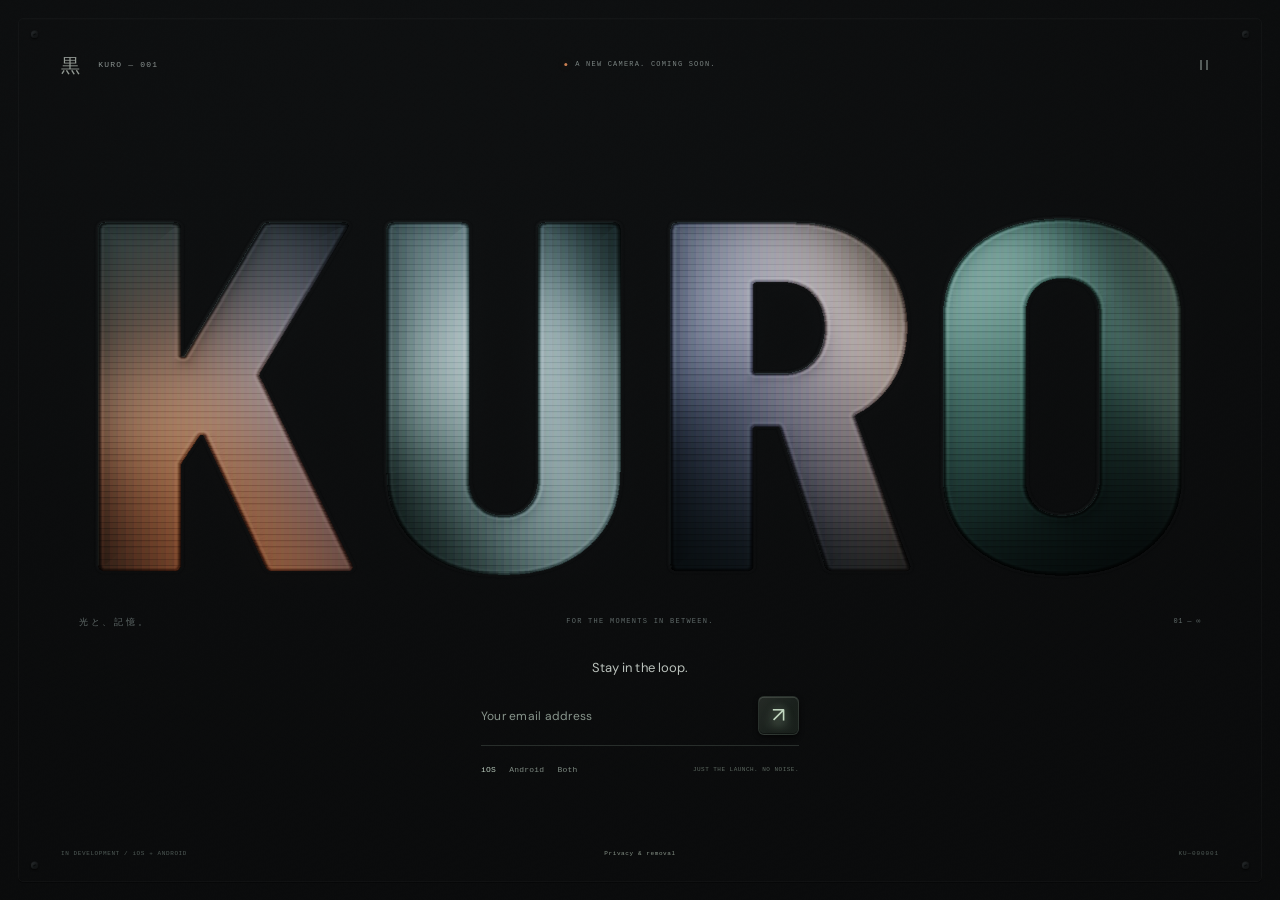
==== commit 38d363eb: "Update KURO marketing website" ====
--- a/index.html
+++ b/index.html
@@ -3,87 +3,58 @@
 <head>
   <meta charset="utf-8">
   <meta name="viewport" content="width=device-width,initial-scale=1">
-  <meta name="theme-color" content="#171816">
-  <meta name="description" content="A camera for five-frame loops. Three opinionated film stocks. One moment worth repeating. Meet KURO and join the early-access list.">
-  <meta property="og:title" content="KURO — A little less perfect. A lot more alive.">
-  <meta property="og:description" content="Five frames. Three film stocks. No edit screen. A camera for the moments in between.">
-  <meta property="og:image" content="https://benmidi.github.io/kuro-site/assets/after-rain.jpg">
+  <meta name="theme-color" content="#111213">
+  <meta name="description" content="KURO. For the moments in between. A new camera, coming soon.">
+  <meta property="og:title" content="KURO — For the moments in between.">
+  <meta property="og:description" content="A new camera. Coming soon. Stay in the loop.">
+  <meta property="og:image" content="https://benmidi.github.io/kuro-site/assets/social-preview.png">
   <meta property="og:type" content="website">
   <meta property="og:url" content="https://benmidi.github.io/kuro-site/">
-  <title>KURO — A camera for the moments in between.</title>
+  <title>KURO — For the moments in between.</title>
   <link rel="icon" href="assets/favicon.svg" type="image/svg+xml">
   <link rel="preload" href="assets/barlow-700.ttf" as="font" type="font/ttf" crossorigin>
-  <link rel="preload" href="assets/after-rain.jpg" as="image">
   <link rel="stylesheet" href="style.css">
   <script src="app.js" type="module"></script>
+  <script src="waitlist.js" type="module"></script>
 </head>
 <body>
-  <a class="skip-link" href="#main">Skip to content</a>
-  <header class="site-header wrap">
-    <a class="brand" href="#" aria-label="KURO home"><span class="brand-dot"></span>KURO</a>
-    <span class="header-caption">A CAMERA FOR THE<br>MOMENTS IN BETWEEN.</span>
-    <nav aria-label="Main navigation"><a href="#stocks">The stocks</a><a class="nav-cta" href="#early-access">Get early access <span aria-hidden="true">↗</span></a></nav>
-  </header>
-  <main id="main">
-    <section class="hero wrap" aria-labelledby="hero-title">
-      <div class="hero-copy">
-        <div class="eyebrow"><span class="status-dot"></span> SMALL LOOPS. BIG FEELINGS.</div>
-        <h1 id="hero-title">A LITTLE LESS<br><span class="outline">PERFECT.</span><br>A LOT MORE<br><span class="alive">ALIVE<span class="period">.</span></span></h1>
-        <p class="hero-description">Life doesn’t happen in stills.<br>Catch it in five frames. Let it live on a loop.</p>
-        <a class="button button-primary" href="#early-access">Get early access <span aria-hidden="true">↗</span></a>
-        <p class="micro hero-note">IN DEVELOPMENT FOR iOS & ANDROID</p>
-      </div>
-      <div class="hero-demo">
-        <div class="demo-topline micro"><span>KURO / STOCK STUDY 001</span><span>音のない記憶</span></div>
-        <div class="camera" id="camera">
-          <div class="camera-head"><span class="camera-logo">KURO</span><span class="micro"><i class="red-led"></i> <span id="camera-mode">LIVE VIEW</span></span><span class="camera-number">01—05</span></div>
-          <div class="viewfinder" id="viewfinder">
-            <img class="photo-fallback" src="assets/after-rain.jpg" alt="A cyclist passing a lantern-lit shop on a rain-soaked street at dusk." width="1536" height="1024">
-            <canvas id="film" aria-label="Interactive film stock treatment of the street scene" role="img"></canvas>
-            <div class="viewfinder-top micro"><span id="stock-label">KARE ’09</span><span id="iso-label">ISO 400</span></div>
-            <span class="focus-corner tl"></span><span class="focus-corner tr"></span><span class="focus-corner bl"></span><span class="focus-corner br"></span>
-            <div class="focus-mark" aria-hidden="true">+</div>
-            <div class="viewfinder-bottom micro"><span>AF <span aria-hidden="true">▣</span></span><span id="frame-label">FRAME 01 / 05</span><span id="exposure-label">EV +0.0</span></div>
-            <div class="shutter-flash" id="shutter-flash"></div>
-          </div>
-          <div class="camera-controls">
-            <div class="exposure"><label for="exposure">EXPOSURE <span id="ev-value">+0.0</span></label><input id="exposure" type="range" min="-1" max="1" step="0.333333" value="0" aria-label="Demo exposure in stops"><div class="exposure-ticks" aria-hidden="true">− <span>· · · · ·</span> +</div></div>
-            <button class="shutter" id="shutter" aria-label="Capture a demo loop"><span></span></button>
-            <button class="motion-button" id="motion" aria-pressed="false"><span class="motion-icon" aria-hidden="true">Ⅱ</span><span id="motion-label">PAUSE</span></button>
-          </div>
-          <div class="stock-switcher" role="group" aria-label="Choose a demo film stock">
-            <button data-stock="0" aria-pressed="false"><span class="stock-dot sumi-dot"></span><span>SUMI <small>1600</small></span></button>
-            <button data-stock="1" aria-pressed="false"><span class="stock-dot mist-dot"></span><span>MIST <small>160</small></span></button>
-            <button data-stock="2" aria-pressed="true"><span class="stock-dot kare-dot"></span><span>KARE <small>’09</small></span></button>
-          </div>
-        </div>
-        <div class="demo-caption"><span class="micro">↑ PICK A STOCK. PRESS THE SHUTTER.</span><span class="demo-disclaimer">Illustrative browser demo</span></div>
-        <div class="demo-caption capture-caption" id="capture-status" role="status">A little grain. A little movement. A moment on repeat.</div>
-      </div>
+  <a class="skip-link" href="#email">Skip to signup</a>
+  <main class="installation" id="installation">
+    <canvas id="material" aria-hidden="true"></canvas>
+    <div class="matte-border" aria-hidden="true"></div>
+    <i class="fastener top-left" aria-hidden="true"></i><i class="fastener top-right" aria-hidden="true"></i>
+    <i class="fastener bottom-left" aria-hidden="true"></i><i class="fastener bottom-right" aria-hidden="true"></i>
+    <header class="masthead">
+      <span class="edition"><span lang="ja">黒</span><span>KURO — 001</span></span>
+      <span class="coming-soon"><i></i> A NEW CAMERA. COMING SOON.</span>
+      <button id="motion" class="motion-button" type="button" aria-label="Pause animation" aria-pressed="false" title="Pause animation"><svg width="12" height="14" viewBox="0 0 12 14" fill="none" aria-hidden="true"><path id="motion-icon" d="M3 2v10M9 2v10" stroke="currentColor" stroke-width="1.5"/></svg></button>
+    </header>
+
+    <div class="word-area">
+      <button id="word-window" class="word-window" type="button" aria-label="Illuminate KURO" title="Hold to bring it into focus"><h1>KURO</h1></button>
+      <div class="under-word" aria-hidden="true"><span>光と、記憶。</span><span>FOR THE MOMENTS IN BETWEEN.</span><span>01 — ∞</span></div>
+    </div>
+
+    <section class="signup" aria-labelledby="signup-title">
+      <h2 id="signup-title">Stay in the loop.</h2>
+      <form id="waitlist-form" method="post">
+        <label class="sr-only" for="email">Your email address</label>
+        <div class="email-row"><input id="email" name="email" type="email" placeholder="Your email address" autocomplete="email" maxlength="254" required><button type="submit" class="join-button" disabled aria-label="Join the early-access list"><span aria-hidden="true">↗</span></button></div>
+        <div class="form-bottom"><fieldset><legend class="sr-only">Your device</legend><label><input type="radio" name="platform" value="ios" checked><span>iOS</span></label><label><input type="radio" name="platform" value="android"><span>Android</span></label><label><input type="radio" name="platform" value="both"><span>Both</span></label></fieldset><span class="launch-note">JUST THE LAUNCH. NO NOISE.</span></div>
+        <div class="honey" aria-hidden="true"><label for="website">Website</label><input name="website" id="website" tabindex="-1" autocomplete="off"></div>
+        <p id="form-status" role="status" aria-live="polite"></p><noscript><p class="no-script">Enable JavaScript to join the list.</p></noscript>
+      </form>
     </section>
-
-    <div class="ticker" aria-label="Five frames. No edit screen. All feeling."><div><span>FIVE FRAMES</span><i>✳</i><span>NO EDIT SCREEN</span><i>✳</i><span>ALL FEELING</span><i>✳</i><span>FIVE FRAMES</span><i>✳</i><span>NO EDIT SCREEN</span><i>✳</i><span>ALL FEELING</span><i>✳</i></div></div>
-
-    <section class="moment-section wrap" aria-labelledby="moment-title">
-      <div class="section-heading"><span class="eyebrow section-index">01 / THE IDEA</span><h2 id="moment-title">NOT QUITE A PHOTO.<br>NOT QUITE A VIDEO.<br><span class="muted">VERY MUCH A MOMENT.</span></h2><p>The blur of a bike. The last light on the walk home. That thing your friend does.<br><br>KURO turns a tiny slice of life into a five-frame loop. Enough movement to take you back. Enough space to leave something to the imagination.</p></div>
-      <div class="film-strip" aria-label="Five illustrative frames from one moment"><figure style="--frame:0"><img src="assets/after-rain.jpg" alt="Lantern-lit street, illustrative frame one" loading="lazy"><figcaption>01 <span>THE FIRST GLIMPSE</span></figcaption></figure><figure style="--frame:1"><img src="assets/after-rain.jpg" alt="The same scene, illustrative frame two" loading="lazy"><figcaption>02 <span>THE IN-BETWEEN</span></figcaption></figure><figure style="--frame:2"><img src="assets/after-rain.jpg" alt="The same scene, illustrative frame three" loading="lazy"><figcaption>03 <span>RIGHT HERE</span></figcaption></figure><figure style="--frame:3"><img src="assets/after-rain.jpg" alt="The same scene, illustrative frame four" loading="lazy"><figcaption>04 <span>ALMOST GONE</span></figcaption></figure><figure style="--frame:4"><img src="assets/after-rain.jpg" alt="The same scene, illustrative frame five" loading="lazy"><figcaption>05 <span>AND AGAIN ↶</span></figcaption></figure></div>
-      <div class="strip-note micro"><span>ONE MOMENT / FIVE FRAMES / ON REPEAT</span><span>ILLUSTRATIVE FRAME STUDY</span></div>
-    </section>
-
-    <section class="stocks-section" id="stocks" aria-labelledby="stocks-title"><div class="wrap">
-      <div class="stocks-heading"><div><span class="eyebrow section-index">02 / CHOOSE YOUR CHARACTER</span><h2 id="stocks-title">THREE STOCKS.<br>ZERO NEUTRAL.</h2></div><p>A stock is a point of view.<br>Choose yours before you shoot.<br>The grain, the color, the rhythm. All in.</p></div>
-      <div class="stock-cards">
-        <button class="stock-card sumi-card" data-stock="0" aria-pressed="false" aria-label="Try SUMI 1600 in the demo"><div class="cartridge"><span class="cartridge-top micro">KURO / MONOCHROME FILM</span><span class="stock-kanji" lang="ja">墨</span><span class="cartridge-name">SUMI<span>1600</span></span><div class="cartridge-bottom micro"><span>PUSHED TWO STOPS</span><span>8 FPS ↻</span></div><div class="barcode" aria-hidden="true"></div></div><div class="stock-description"><span class="micro">01 / THE AFTER-HOURS ONE</span><h3>Stay out a little later.</h3><p>Hard grain. Deep blacks. No color to hide behind.</p><span class="stock-try">Try SUMI <span aria-hidden="true">↗</span></span></div></button>
-        <button class="stock-card mist-card" data-stock="1" aria-pressed="false" aria-label="Try MIST 160 in the demo"><div class="cartridge"><span class="cartridge-top micro">KURO / COLOR NEGATIVE FILM</span><span class="stock-kanji" lang="ja">霞</span><span class="cartridge-name">MIST<span>160</span></span><div class="cartridge-bottom micro"><span>SOFT LIGHT. SLOW DAYS.</span><span>6 FPS ↔</span></div><div class="barcode" aria-hidden="true"></div></div><div class="stock-description"><span class="micro">02 / THE DAYDREAM ONE</span><h3>Let the light linger.</h3><p>Washed color. Soft highlights. A little warm bloom.</p><span class="stock-try">Try MIST <span aria-hidden="true">↗</span></span></div></button>
-        <button class="stock-card kare-card" data-stock="2" aria-pressed="true" aria-label="Try KARE ’09 in the demo"><div class="cartridge"><span class="cartridge-top micro">KURO / EXPIRED COLOR FILM</span><span class="stock-kanji" lang="ja">枯</span><span class="cartridge-name">KARE<span>’09</span></span><div class="cartridge-bottom micro"><span>BEST BEFORE FEB 2009</span><span>5 FPS ↻</span></div><div class="barcode" aria-hidden="true"></div></div><div class="stock-description"><span class="micro">03 / THE WILD ONE</span><h3>Trust the accident.</h3><p>Shifted color. Restless shadows. Uninvited light leaks.</p><span class="stock-try">Try KARE <span aria-hidden="true">↗</span></span></div></button>
-      </div>
-    </div></section>
-
-    <section class="ritual-section wrap" aria-labelledby="ritual-title"><div><span class="eyebrow section-index">03 / THE RITUAL</span><h2 id="ritual-title">MAKE A CHOICE.<br>MAKE A MEMORY.<br><span class="muted">THEN LET IT BE.</span></h2></div><div class="ritual-steps"><div><span class="step-number">01</span><div><h3>Load your mood.</h3><p>Pick a stock. Set your exposure. Find something worth noticing.</p></div><span aria-hidden="true">↗</span></div><div><span class="step-number">02</span><div><h3>Feel the shutter.</h3><p>A short burst. A five-frame loop. The choices are already made.</p></div><span aria-hidden="true">◎</span></div><div><span class="step-number">03</span><div><h3>Keep it. Or burn it.</h3><p>No retouching rabbit hole. Keep the feeling, or leave it behind. Export the loops you love as video.</p></div><span aria-hidden="true">↶</span></div></div></section>
-
-    <section class="signup-section" id="early-access" aria-labelledby="signup-title"><div class="wrap signup-inner"><div><span class="eyebrow"><span class="status-dot"></span> COMING INTO FOCUS</span><h2 id="signup-title">BE HERE<br>FOR FRAME <span class="outline">ONE.</span></h2><p>We’re making a camera with a little more character.<br>Leave your email. We’ll let you know when it’s ready.</p></div><div class="signup-panel"><span class="micro">THE KURO EARLY-ACCESS LIST</span><form id="waitlist-form"><label for="email">Your email address</label><div class="email-row"><input id="email" name="email" type="email" placeholder="you@somewhere.nice" autocomplete="email" maxlength="254" required><button type="submit" aria-label="Join the early-access list">↗</button></div><fieldset><legend>I’m on</legend><label class="platform-option"><input type="radio" name="platform" value="ios" checked><span>iOS</span></label><label class="platform-option"><input type="radio" name="platform" value="android"><span>Android</span></label><label class="platform-option"><input type="radio" name="platform" value="both"><span>Both</span></label></fieldset><div class="honey" aria-hidden="true"><label for="website">Website</label><input name="website" id="website" tabindex="-1" autocomplete="off"></div><p class="signup-privacy">By joining, you agree to receive KURO early-access and launch updates. No tracking pixels. <button type="button" class="text-button" id="privacy-open">Privacy & removal</button></p><p id="form-status" role="status" aria-live="polite"></p></form><div class="signup-footer micro"><span>GOOD THINGS TAKE A MOMENT.</span><span>↶</span></div></div></div></section>
+    <footer class="footer"><span>IN DEVELOPMENT / iOS + ANDROID</span><button id="privacy-open" type="button">Privacy & removal</button><span class="serial">KU—000001</span></footer>
   </main>
-  <footer class="wrap site-footer"><a class="brand" href="#" aria-label="Back to top"><span class="brand-dot"></span>KURO</a><span class="micro">LESS SCROLLING. MORE SEEING.</span><span class="micro">© <span id="year">2026</span> KURO</span><a class="back-top micro" href="#">BACK TO TOP ↑</a></footer>
-  <dialog id="privacy-dialog" aria-labelledby="privacy-title"><button class="dialog-close" id="privacy-close" aria-label="Close privacy notice">×</button><span class="eyebrow">A SMALL LIST. A SIMPLE PROMISE.</span><h2 id="privacy-title">Your email stays yours.</h2><p>KURO stores your email, device preference, and signup time in its Supabase database for early-access and launch updates. We don’t sell the list or use tracking pixels.</p><p>A salted hash of your network address is used to limit automated signups. Your raw network address is not stored in the waitlist. Hosting providers may keep their own operational logs.</p><p>Want to leave? Enter the same email below to remove it immediately. We’ll retain waitlist details only while this early-access list is in use.</p><form id="removal-form"><label for="removal-email">Email to remove</label><input type="email" id="removal-email" required maxlength="254" autocomplete="email"><button class="button button-primary" type="submit">Remove my email <span aria-hidden="true">↗</span></button><p id="removal-status" role="status"></p></form><p class="micro">DEMO PHOTOGRAPHY IS AI-GENERATED. THE BROWSER STOCK STUDY IS ILLUSTRATIVE, NOT AN APP CAPTURE.</p></dialog>
+  <dialog id="privacy-dialog" aria-labelledby="privacy-title">
+    <button class="dialog-close" id="privacy-close" aria-label="Close privacy notice">×</button>
+    <span class="dialog-eyebrow">KURO / EARLY ACCESS</span>
+    <h2 id="privacy-title">Your email stays yours.</h2>
+    <p>Joining the list opts you into KURO early-access and launch updates. We store your email, device preference, and signup time in Kuro’s Supabase database while the early-access list is in use. We don’t sell the list or use tracking pixels.</p>
+    <p>A salted hash of your network address limits automated signups. Your raw network address is not stored in the waitlist. Hosting providers may keep their own operational logs.</p>
+    <p>To leave, enter the same email below.</p>
+    <form id="removal-form"><label for="removal-email">Email to remove</label><input type="email" id="removal-email" required maxlength="254" autocomplete="email"><button class="remove-button" type="submit">Remove my email <span aria-hidden="true">↗</span></button><p id="removal-status" role="status"></p></form>
+  </dialog>
 </body>
 </html>
--- a/style.css
+++ b/style.css
@@ -1,5 +1,16 @@
-@font-face{font-family:Barlow;src:url('assets/barlow-700.ttf') format('truetype');font-weight:700;font-display:swap}@font-face{font-family:DM;src:url('assets/dm-regular.ttf') format('truetype');font-weight:100 900;font-display:swap}
-:root{--ink:#171816;--paper:#eeede5;--muted:#91928b;--orange:#ef5936;--line:#373832;--mono:'SFMono-Regular',Consolas,'Liberation Mono',monospace;--heading:Barlow,Impact,'Arial Narrow',sans-serif;color-scheme:dark;scroll-behavior:smooth;scroll-padding-top:28px}*{box-sizing:border-box}body{margin:0;background:var(--ink);color:var(--paper);font-family:DM,Arial,sans-serif;-webkit-font-smoothing:antialiased}body:has(dialog[open]){overflow:hidden}a{color:inherit;text-decoration:none}button,input{font:inherit}button,a,input{-webkit-tap-highlight-color:transparent}button{color:inherit}button{cursor:pointer}button:disabled{cursor:wait}button,a,input{touch-action:manipulation}button:focus-visible,a:focus-visible,input:focus-visible{outline:2px solid var(--orange);outline-offset:6px}::selection{background:var(--orange);color:var(--ink)}.wrap{width:min(1280px,calc(100% - 112px));margin-inline:auto}.micro,.eyebrow{font-family:var(--mono);font-size:10px;line-height:1.5;letter-spacing:.07em}.eyebrow{font-size:11px;display:flex;gap:9px;align-items:center}.status-dot{width:6px;height:6px;display:inline-block;border-radius:50%;background:var(--orange);box-shadow:0 0 12px #ef593644}.muted{color:var(--muted)}.site-header{display:flex;align-items:center;min-height:104px;gap:72px;border-bottom:1px solid var(--line)}.brand{font-family:var(--heading);font-size:39px;font-weight:700;letter-spacing:-1px;display:flex;align-items:center;gap:10px;line-height:1}.brand-dot{height:14px;width:14px;background:var(--orange);border-radius:50%}.brand sup{font:9px var(--mono);align-self:flex-start;margin-top:4px;margin-left:-7px}.header-caption{font:9px/1.5 var(--mono);letter-spacing:.08em;color:#a3a49c}.site-header nav{display:flex;align-items:center;gap:34px;margin-left:auto;font-size:12px}.site-header nav>a:first-child{color:#b7b8af}.nav-cta{border:1px solid #5f6057;padding:12px 15px;display:flex;gap:28px;align-items:center;border-radius:2px}.nav-cta:hover{border-color:var(--paper)}.nav-cta span{font-size:20px;line-height:1}.hero{display:grid;grid-template-columns:1.06fr 1fr;gap:7%;padding-top:62px;padding-bottom:72px;align-items:center}.hero-copy>.eyebrow{margin-bottom:26px;color:#bfc0b5}h1,h2,h3,p{margin:0}h1,h2{font-family:var(--heading);font-weight:700;letter-spacing:-.018em}h1{font-size:clamp(66px,7.8vw,114px);line-height:.91;letter-spacing:-.014em}.outline{-webkit-text-stroke:1px var(--paper);color:transparent}.alive{color:var(--orange)}.period{color:var(--paper)}.hero-description{margin-top:26px;font-size:15px;line-height:1.65;color:#b9bab0}.button{display:inline-flex;align-items:center;justify-content:space-between;gap:52px;border:0;border-radius:2px;padding:17px 20px;font-size:13px;min-height:52px}.button span{font-size:23px;line-height:1}.button-primary{background:var(--orange);color:#181915;font-weight:700;transition:background .2s,transform .2s}.button-primary:hover{background:#ff7453;transform:translateY(-2px)}.hero .button{margin-top:25px}.hero-note{color:var(--muted);font-size:8px;margin-top:14px;letter-spacing:.06em}.hero-demo{max-width:510px;width:100%;margin-left:auto;transform:rotate(2deg)}.demo-topline{display:flex;justify-content:space-between;margin-bottom:12px;color:#92978a;font-size:9px}.demo-topline span:last-child{letter-spacing:.18em}.camera{background:linear-gradient(130deg,#41433c,#30332c 50%,#35372f);border-radius:16px;padding:15px;box-shadow:0 24px 45px #0005,0 1px 0 #ffffff22 inset,1px 0 0 #ffffff15 inset,0 0 0 1px #090a08;border-bottom:5px solid #22241f}.camera-head{height:41px;display:flex;align-items:flex-start;justify-content:space-between;padding:0 6px;color:#bfc1b5}.camera-logo{font-family:var(--heading);font-size:23px;line-height:1;letter-spacing:2px}.camera-number{font:9px/1.8 var(--mono);color:#858b7b}.camera-head .micro{font-size:8px;display:flex;gap:6px;align-items:center;padding-top:4px}.red-led{width:4px;height:4px;background:#ef693d;display:inline-block;border-radius:50%;box-shadow:0 0 5px #f42}.viewfinder{aspect-ratio:1.12;position:relative;overflow:hidden;background:#101911;border:5px solid #171c16;border-radius:3px;box-shadow:0 0 0 1px #484e3e}.photo-fallback,#film{width:100%;height:100%;position:absolute;inset:0;object-fit:cover}.photo-fallback{filter:sepia(.22) saturate(.75);object-position:center}#film{display:block;opacity:0;transition:opacity .5s}#film.ready{opacity:1}.viewfinder-top,.viewfinder-bottom{position:absolute;left:17px;right:17px;display:flex;justify-content:space-between;pointer-events:none;color:#f6f0dc;text-shadow:0 1px 4px #000;font-size:8px}.viewfinder-top{top:16px}.viewfinder-bottom{bottom:15px}.focus-corner{position:absolute;width:12px;height:12px;opacity:.55;pointer-events:none}.tl{top:48px;left:27px;border-left:1px solid white;border-top:1px solid white}.tr{top:48px;right:27px;border-right:1px solid white;border-top:1px solid white}.bl{bottom:48px;left:27px;border-left:1px solid white;border-bottom:1px solid white}.br{bottom:48px;right:27px;border-right:1px solid white;border-bottom:1px solid white}.focus-mark{position:absolute;left:50%;top:50%;transform:translate(-50%,-50%);font:18px var(--mono);color:#fff7;pointer-events:none}.camera-controls{height:98px;display:flex;justify-content:space-between;align-items:center;padding-inline:8px}.exposure{width:118px;color:#a9ad9f}.exposure label{display:flex;justify-content:space-between;font:7px var(--mono);letter-spacing:.05em}.exposure input{appearance:none;-webkit-appearance:none;background:repeating-linear-gradient(90deg,#1a1e17 0 2px,#4b5044 2px 4px);width:100%;height:20px;border-radius:4px;border:1px solid #1b1f18;box-shadow:0 2px 4px #0005 inset;margin:10px 0 3px;cursor:ew-resize}.exposure input::-webkit-slider-thumb{-webkit-appearance:none;width:13px;height:24px;border-radius:2px;background:linear-gradient(90deg,#888c7e,#d9dccb 45%,#888d7b);border:1px solid #222;box-shadow:1px 1px 3px #0008}.exposure input::-moz-range-thumb{width:13px;height:24px;border-radius:2px;background:#c5c7b5;border:1px solid #222}.exposure-ticks{display:flex;justify-content:space-between;font:8px var(--mono);color:#b7bcab}.exposure-ticks span{letter-spacing:8px}.shutter{height:61px;width:61px;flex-shrink:0;border-radius:50%;border:2px solid #171d14;padding:6px;background:linear-gradient(135deg,#919585,#3a4131);box-shadow:0 3px 4px #0008,0 0 0 3px #252b20;transition:transform .1s}.shutter>span{display:block;height:100%;width:100%;border-radius:50%;background:linear-gradient(140deg,#ff8e65,#ed613b 45%,#a13920);box-shadow:0 1px 1px #ffb18e inset,0 -2px 2px #88341d inset;border:1px solid #662f1c}.shutter:active{transform:translateY(3px);box-shadow:0 0 2px #000}.motion-button{background:none;border:0;color:#bec3b2;display:flex;flex-direction:column;align-items:center;gap:8px;font:7px var(--mono);width:83px}.motion-icon{font-size:22px;line-height:1}.stock-switcher{display:grid;grid-template-columns:repeat(3,1fr);gap:6px;padding-top:10px;border-top:1px solid #575c4d}.stock-switcher button{min-height:49px;border:1px solid #181e13;border-radius:5px;display:flex;align-items:center;justify-content:center;gap:6px;background:linear-gradient(145deg,#444b39,#2d3426);box-shadow:0 2px 2px #0006,inset 0 1px #7c84633b;color:#a9b399;font-family:var(--heading);font-size:17px;transition:all .2s}.stock-switcher button[aria-pressed=true]{background:linear-gradient(140deg,#d9dac5,#a3ad91);color:#1a2314;box-shadow:0 0 15px #d3e1a01a,inset 0 1px #fff9}.stock-switcher small{font:8px var(--mono)}.stock-dot{height:5px;width:5px;border-radius:50%;display:inline-block}.sumi-dot{background:#d9ddd2}.mist-dot{background:#e8cada}.kare-dot{background:#e6714c}.demo-caption{display:flex;justify-content:space-between;gap:12px;margin-top:16px;color:#a3a69b;transform:rotate(-2deg);font-size:9px}.demo-caption .micro{font-size:8px}.demo-disclaimer{font-size:8px}.capture-caption{font-family:var(--mono);font-size:8px;opacity:.7;margin-top:9px;min-height:24px;line-height:1.5}.shutter-flash{position:absolute;inset:0;background:#f5efcf;opacity:0;pointer-events:none}.shutter-flash.flash{animation:flash .45s ease-out}@keyframes flash{0%{opacity:.9}100%{opacity:0}}.ticker{overflow:hidden;background:var(--orange);color:var(--ink);padding:16px 0;transform:rotate(-1deg);margin-top:12px}.ticker>div{display:flex;width:max-content;gap:40px;align-items:center;animation:marquee 48s linear infinite}.ticker span{font-family:var(--heading);font-size:32px;line-height:1;white-space:nowrap;letter-spacing:.02em}.ticker i{font:32px Arial;font-style:normal}@keyframes marquee{to{transform:translateX(-50%)}}.moment-section{padding-top:110px;padding-bottom:96px}.section-heading{display:grid;grid-template-columns:1.1fr 1fr;gap:20px 12%}.section-index{color:var(--orange);margin-bottom:24px}.section-heading>.eyebrow{grid-column:1/-1;margin-bottom:2px}h2{font-size:clamp(40px,4.2vw,64px);line-height:.98;letter-spacing:-.005em}.section-heading p{font-size:14px;line-height:1.7;color:#a8aa9e;align-self:center;max-width:360px}.film-strip{display:flex;gap:12px;margin-top:44px}.film-strip figure{margin:0;flex:1;min-width:0;overflow:hidden}.film-strip img{width:100%;aspect-ratio:3/4;object-fit:cover;object-position:calc(38% + var(--frame)*5%) center;display:block;filter:saturate(.65) sepia(.15) contrast(1.1);border-radius:2px}.film-strip figure:nth-child(2) img{filter:saturate(.6) sepia(.2) brightness(1.06)}.film-strip figure:nth-child(4) img{filter:saturate(.7) sepia(.22) brightness(.95)}.film-strip figcaption{font:10px/1 var(--mono);color:var(--orange);padding:12px 0;display:flex;justify-content:space-between;gap:6px}.film-strip figcaption span{font-size:7px;color:#858c79;padding-top:1px;letter-spacing:.03em}.strip-note{display:flex;justify-content:space-between;color:#8c9184;margin-top:5px;font-size:8px}.stocks-section{background:var(--paper);color:var(--ink);padding:84px 0 88px;color-scheme:light}.stocks-heading{display:flex;justify-content:space-between;gap:28px;align-items:flex-end;margin-bottom:44px}.stocks-heading .section-index{color:#74746c}.stocks-heading h2{font-size:clamp(50px,5.1vw,76px)}.stocks-heading p{font-size:14px;line-height:1.7;color:#64665d;max-width:300px;padding-bottom:4px}.stock-cards{display:grid;grid-template-columns:repeat(3,minmax(0,1fr));gap:28px}.stock-card{min-width:0;background:none;border:0;text-align:left;padding:0;color:var(--ink);position:relative}.cartridge{height:300px;position:relative;border-radius:4px;overflow:hidden;box-shadow:0 8px 15px #262a1920;transition:transform .35s cubic-bezier(.2,.7,.2,1),box-shadow .35s}.stock-card:hover .cartridge{transform:rotate(-2deg) translateY(-6px);box-shadow:0 15px 20px #262a1930}.stock-card:nth-child(2):hover .cartridge{transform:rotate(2deg) translateY(-6px)}.sumi-card .cartridge{background:radial-gradient(ellipse at 0 0,#d2c7bc,transparent 80%),radial-gradient(ellipse at 90% 70%,#65666f,transparent 90%),#a7a1a2}.mist-card .cartridge{background:radial-gradient(ellipse at 0 100%,#ecd1e1,transparent 80%),radial-gradient(ellipse at 90% 0,#b7b8ac,transparent 80%),#ded5b7}.kare-card .cartridge{background:radial-gradient(ellipse at 85% 80%,#526da1,transparent 70%),radial-gradient(ellipse at 0 0,#ae7e59,transparent 90%),#74515c;color:#fff4e8}.cartridge:after{content:'';position:absolute;inset:0;pointer-events:none;opacity:.14;background-image:url("data:image/svg+xml,%3Csvg viewBox='0 0 180 180' xmlns='http://www.w3.org/2000/svg'%3E%3Cfilter id='n'%3E%3CfeTurbulence type='fractalNoise' baseFrequency='.7' numOctaves='3' stitchTiles='stitch'/%3E%3C/filter%3E%3Cpath fill='%23000' filter='url(%23n)' d='M0 0h180v180H0z'/%3E%3C/svg%3E")}.cartridge-top{position:absolute;top:22px;left:22px;font-size:8px;letter-spacing:.07em}.stock-kanji{position:absolute;right:18px;top:56px;font-size:100px;line-height:1;opacity:.13;font-family:serif}.cartridge-name{position:absolute;top:80px;left:22px;font-family:var(--heading);font-size:82px;letter-spacing:-2px;line-height:.78}.cartridge-name>span{display:block;font-size:58px;letter-spacing:-1px;margin-top:9px}.cartridge-bottom{position:absolute;bottom:51px;left:22px;right:22px;display:flex;justify-content:space-between;font-size:7px;gap:8px}.barcode{position:absolute;bottom:0;left:0;right:0;height:31px;background:repeating-linear-gradient(90deg,currentColor 0 2px,transparent 2px 4px,currentColor 4px 5px,transparent 5px 9px,currentColor 9px 12px,transparent 12px 15px);opacity:.7;border-top:6px solid transparent;background-clip:padding-box}.stock-description{padding-top:25px}.stock-description>.micro{color:#7c7c70;font-size:8px}.stock-description h3{font-size:19px;letter-spacing:-.03em;margin-top:9px}.stock-description p{font-size:12px;color:#6a6b61;line-height:1.65;margin-top:10px;max-width:240px;min-height:41px}.stock-try{font-size:11px;border-top:1px solid #cacbbf;display:flex;align-items:center;justify-content:space-between;padding-top:13px;margin-top:21px}.stock-try>span{font-size:19px}.stock-card[aria-pressed=true] .stock-try:before{content:'●';color:#b8482a;margin-right:8px;font-size:6px}.stock-card[aria-pressed=true] .stock-try>span{margin-left:auto}.ritual-section{display:grid;grid-template-columns:1.1fr 1fr;gap:12%;padding-top:100px;padding-bottom:105px}.ritual-steps{padding-top:24px}.ritual-steps>div{display:flex;gap:20px;border-top:1px solid var(--line);padding:22px 0}.step-number{font:10px var(--mono);color:var(--orange);padding-top:3px}.ritual-steps>div>div{flex:1}.ritual-steps>div>span:last-child{font-size:21px;color:#a2aa95}.ritual-steps h3{font-size:18px;font-weight:500;letter-spacing:-.02em}.ritual-steps p{font-size:12px;color:#9caa8f;line-height:1.7;margin-top:8px;max-width:280px}.signup-section{background:#24281e;border-top:1px solid #3b4232;border-bottom:1px solid #3b4232}.signup-inner{display:grid;grid-template-columns:1.1fr 1fr;gap:12%;padding-top:70px;padding-bottom:70px;align-items:center}.signup-inner h2{font-size:clamp(54px,6.5vw,90px);margin-top:25px;line-height:.91}.signup-inner>div>p{font-size:13px;line-height:1.8;color:#a9b29d;margin-top:25px}.signup-inner .eyebrow{font-size:9px;color:#aab79b}.signup-panel{border-top:1px solid #5d6750;padding-top:22px}.signup-panel>.micro{color:#b2c29d;font-size:8px}#waitlist-form{margin-top:30px}form label{display:block;font-size:12px;color:#bbc5af}.email-row{display:flex;align-items:stretch;margin-top:10px;border-bottom:1px solid #8e9c7d}.email-row input{width:100%;min-width:0;background:none;border:0;color:var(--paper);padding:13px 0 18px;font-size:20px;outline-offset:0}input::placeholder{color:#858e79;opacity:1}.email-row button{border:0;background:none;font-size:31px;color:var(--orange);padding:0 3px 8px 24px}.email-row button:disabled{opacity:.5}fieldset{margin:24px 0 0;padding:0;border:0;display:flex;gap:8px;align-items:center}fieldset legend{float:left;font-size:10px;color:#a7b59b;margin-right:12px;padding:9px 0}.platform-option{position:relative}.platform-option input{position:absolute;opacity:0;inset:0;width:100%;height:100%;margin:0;cursor:pointer}.platform-option span{display:block;border:1px solid #58644a;border-radius:2px;padding:8px 15px;font:10px var(--mono);color:#b4c1a5}.platform-option input:checked+span{background:#d9dfca;color:#20271b;border-color:#d9dfca}.platform-option input:focus-visible+span{outline:2px solid var(--orange);outline-offset:4px}.signup-privacy{font-size:10px;line-height:1.8;color:#9eac91;margin-top:20px;max-width:355px}.text-button{font:inherit;color:inherit;border:0;padding:0;background:none;text-decoration:underline;text-underline-offset:3px}.signup-footer{display:flex;justify-content:space-between;align-items:center;border-top:1px solid #4c573e;margin-top:24px;padding-top:16px;color:#9bac89;font-size:8px}.signup-footer>span:last-child{font-size:25px}#form-status,#removal-status{font-size:12px;line-height:1.6;margin-top:12px;min-height:20px;color:#d4e4bb}#form-status[data-error=true],#removal-status[data-error=true]{color:#ffac93}.honey{position:absolute;left:-9999px;opacity:0;width:1px;height:1px;overflow:hidden}.site-footer{display:flex;align-items:center;justify-content:space-between;padding-top:32px;padding-bottom:32px;color:#8e9882;gap:24px}.site-footer .brand{color:var(--paper);font-size:30px}.site-footer .brand-dot{width:10px;height:10px}.site-footer>.micro{font-size:8px}.back-top:hover{color:var(--paper)}.skip-link{position:fixed;top:8px;left:8px;background:var(--paper);color:var(--ink);padding:12px;z-index:99;transform:translateY(-200%)}.skip-link:focus{transform:none}dialog{width:min(540px,calc(100% - 32px));background:#24281e;color:var(--paper);border:1px solid #647152;border-radius:5px;padding:38px;max-height:90dvh}dialog::backdrop{background:#090c09d9;backdrop-filter:blur(5px)}dialog .eyebrow{font-size:8px;color:var(--orange);padding-right:20px}dialog h2{font-size:38px;margin-top:20px}dialog p{font-size:12px;line-height:1.8;color:#bbc7ad;margin-top:20px}dialog .micro{font-size:8px}dialog form{margin-top:24px}dialog input{display:block;width:100%;padding:13px;background:transparent;border:1px solid #667457;border-radius:2px;margin-top:10px}dialog .button{margin-top:14px;width:100%;font-size:12px}.dialog-close{position:absolute;right:12px;top:10px;background:none;border:0;font-size:28px;color:#c5cfb9;padding:4px 8px}
-@media(min-width:1600px){.hero{gap:12%}h1{font-size:124px}.hero-demo{max-width:540px}}@media(max-width:1100px){.wrap{width:calc(100% - 72px)}.site-header{gap:40px}.hero{gap:5%;padding-top:50px}h1{font-size:8.5vw}.camera{padding:11px}.camera-head{height:34px}.viewfinder{aspect-ratio:1}.exposure{width:90px}.camera-controls{height:87px}.stock-switcher button{font-size:14px;min-height:43px}.motion-button{width:61px}.cartridge{height:260px}.cartridge-name{font-size:68px}.cartridge-name>span{font-size:49px}.cartridge-bottom{font-size:6px}.stock-cards{gap:20px}.section-heading,.ritual-section,.signup-inner{gap:8%}.section-heading>.eyebrow{margin-bottom:20px}.film-strip figcaption span{font-size:6px}.hero-note{font-size:7px}.demo-caption{gap:5px}.demo-caption .micro,.demo-disclaimer{font-size:7px}}
-@media(max-width:760px){.wrap{width:calc(100% - 40px)}.site-header{min-height:82px;gap:20px}.brand{font-size:33px}.brand-dot{height:11px;width:11px}.header-caption{display:none}.site-header nav{gap:20px;font-size:10px}.nav-cta{padding:10px;gap:15px}.site-header nav>a:first-child{display:none}.hero{grid-template-columns:1fr;gap:46px;padding-top:38px;padding-bottom:40px}.hero-copy>.eyebrow{font-size:9px;margin-bottom:22px}h1{font-size:clamp(70px,14.8vw,112px);line-height:.9}.hero-description{font-size:14px;margin-top:24px}.hero .button{margin-top:23px}.hero-note{font-size:8px}.hero-demo{width:min(470px,94%);margin:0 auto;transform:rotate(1.5deg)}.camera{padding:14px}.camera-head{height:36px}.viewfinder{aspect-ratio:1.16}.camera-controls{height:96px}.exposure{width:112px}.motion-button{width:79px}.stock-switcher button{font-size:18px;min-height:46px}.demo-caption .micro,.demo-disclaimer{font-size:7px}.ticker{padding:14px 0}.ticker span{font-size:26px}.ticker i{font-size:26px}.ticker>div{gap:24px}.moment-section{padding-top:66px;padding-bottom:58px}.section-heading{grid-template-columns:1fr;gap:22px}.section-heading>.eyebrow{margin-bottom:0}.section-heading h2{font-size:44px}.section-heading p{font-size:13px;max-width:470px}.section-heading p br{display:none}.film-strip{gap:7px;margin-top:28px;overflow-x:auto;padding-bottom:2px;scroll-snap-type:x mandatory}.film-strip figure{min-width:31%;scroll-snap-align:start}.film-strip figcaption{font-size:8px;gap:4px}.film-strip figcaption span{display:none}.strip-note{font-size:6px;gap:15px}.stocks-section{padding-top:52px;padding-bottom:55px}.stocks-heading{display:block;margin-bottom:30px}.stocks-heading h2{font-size:54px}.stocks-heading p{font-size:12px;margin-top:20px}.section-index{font-size:9px;margin-bottom:20px}.stock-cards{grid-template-columns:1fr;gap:34px}.stock-card{display:grid;grid-template-columns:1fr 1fr;gap:22px;align-items:center}.cartridge{height:228px}.cartridge-top{font-size:6px;left:15px;top:17px;max-width:120px}.cartridge-name{font-size:58px;left:15px;top:68px}.cartridge-name>span{font-size:44px;margin-top:7px}.cartridge-bottom{left:15px;right:15px;bottom:43px;display:block;line-height:1.7;font-size:6px}.cartridge-bottom span{display:block}.barcode{height:25px}.stock-kanji{font-size:70px;right:9px;top:56px}.stock-description{padding-top:0}.stock-description>.micro{font-size:6px;line-height:1.7}.stock-description h3{font-size:18px;line-height:1.2;margin-top:12px}.stock-description p{font-size:11px;margin-top:12px}.stock-try{font-size:10px;margin-top:18px}.ritual-section{grid-template-columns:1fr;gap:30px;padding-top:55px;padding-bottom:50px}.ritual-section h2{font-size:47px}.ritual-steps{padding:0}.ritual-steps>div{padding:20px 0}.ritual-steps h3{font-size:17px}.ritual-steps p{max-width:390px;font-size:12px}.signup-inner{grid-template-columns:1fr;gap:40px;padding-top:48px;padding-bottom:40px}.signup-inner h2{font-size:68px}.signup-inner>div>p{font-size:12px}.signup-panel{padding-top:20px}#waitlist-form{margin-top:24px}.email-row input{font-size:21px}.site-footer{flex-wrap:wrap;gap:24px 12px;padding-top:28px;padding-bottom:25px}.site-footer .brand{flex-basis:40%}.site-footer>span:nth-child(2){flex-basis:50%;text-align:right;font-size:7px}.site-footer .back-top{margin-left:auto}.site-footer>span:nth-child(3){font-size:7px}dialog{padding:28px 22px}dialog h2{font-size:34px}}
-@media(prefers-reduced-motion:reduce){:root{scroll-behavior:auto}.ticker>div{animation:none}*,*:before,*:after{transition-duration:.01ms!important;animation-duration:.01ms!important;animation-iteration-count:1!important}}
+@font-face{font-family:Barlow;src:url('assets/barlow-700.ttf') format('truetype');font-weight:700;font-display:swap}
+@font-face{font-family:DM;src:url('assets/dm-regular.ttf') format('truetype');font-weight:400;font-display:swap}
+:root{color-scheme:dark;--paper:#d9dbd8;--quiet:#737a7b;--mono:'SFMono-Regular',Consolas,'Liberation Mono',monospace;--light:#bdc7bf;--orange:#bf6d47}
+*{box-sizing:border-box}body{margin:0;background:#111213;color:var(--paper);font-family:DM,Arial,sans-serif;-webkit-font-smoothing:antialiased}body:has(dialog[open]){overflow:hidden}button,input{font:inherit}button{cursor:pointer;color:inherit}button:disabled{cursor:wait;opacity:.5}button,input,a{-webkit-tap-highlight-color:transparent;touch-action:manipulation}button:focus-visible,input:focus-visible,a:focus-visible{outline:1px solid #bacabf;outline-offset:7px}::selection{background:#aabdaf;color:#111413}.sr-only,.skip-link{position:absolute;width:1px;height:1px;margin:-1px;padding:0;overflow:hidden;clip:rect(0,0,0,0);white-space:nowrap;border:0}.skip-link:focus{position:fixed;top:12px;left:12px;width:auto;height:auto;clip:auto;padding:15px;background:#d9dbd8;color:#111;z-index:20}
+.installation{position:relative;isolation:isolate;min-height:800px;height:100svh;overflow:hidden;background:radial-gradient(ellipse at 45% 22%,#24282950,transparent 60%),linear-gradient(135deg,#151718,#111213 70%)}#material{position:absolute;inset:0;width:100%;height:100%;z-index:-1;opacity:0;transition:opacity 1.5s}#material.ready{opacity:1}.matte-border{position:absolute;inset:18px;border:1px solid #e4f0ee07;box-shadow:inset 0 1px #ffffff03,0 1px #0005;border-radius:5px;pointer-events:none}.fastener{position:absolute;display:block;width:7px;height:7px;border-radius:50%;background:linear-gradient(135deg,#292d2f,#121415 65%);box-shadow:0 -.5px 1px #83908c25,0 1px 2px #000b;z-index:2;pointer-events:none}.fastener:after{content:'';position:absolute;left:2px;right:2px;top:3px;height:1px;background:#080b0b;transform:rotate(-30deg)}.top-left{left:31px;top:31px}.top-right{right:31px;top:31px}.bottom-left{left:31px;bottom:31px}.bottom-right{right:31px;bottom:31px}
+.masthead{position:absolute;top:49px;left:61px;right:61px;display:flex;align-items:center;justify-content:space-between;gap:22px;font:8px/1.4 var(--mono);letter-spacing:.15em;color:#89918f}.edition{display:flex;align-items:center;gap:17px}.edition>span:first-child{font:19px serif;color:#929993;line-height:1}.coming-soon{display:flex;align-items:center;gap:8px;font-size:7px;position:absolute;left:50%;transform:translateX(-50%);white-space:nowrap;color:#7b8482}.coming-soon i{height:3px;width:3px;background:#cb8052;border-radius:50%;box-shadow:0 0 7px #cb805240}.motion-button{background:none;border:0;padding:9px;color:#6c7673;display:flex;align-items:center;justify-content:center;border-radius:50%;transition:color .2s}.motion-button:hover{color:#d0dcd5}
+.word-area{position:absolute;left:6.1%;right:6.1%;top:22.5%;height:43%;max-height:540px}.word-window{display:block;position:relative;appearance:none;padding:0;margin:0;width:100%;height:100%;border:0;background:none;user-select:none;-webkit-user-select:none;outline-offset:18px}.word-window h1{margin:0;width:100%;height:100%;font:700 clamp(130px,30vw,600px)/.84 Barlow,Impact,'Arial Narrow',sans-serif;letter-spacing:-.012em;display:flex;justify-content:center;align-items:center;color:transparent;background:radial-gradient(ellipse at 8% 70%,#8b4634,transparent 45%),radial-gradient(ellipse at 55% 0,#a1b1b6,transparent 55%),radial-gradient(ellipse at 90% 80%,#5b746d,transparent 60%),#283331;background-clip:text;-webkit-background-clip:text;text-shadow:0 2px 2px #0005}.gpu-ready .word-window h1{opacity:0}.under-word{position:absolute;top:calc(100% + 26px);left:1px;right:1px;display:flex;justify-content:space-between;gap:20px;color:#5f6968;font:7px/1.5 var(--mono);letter-spacing:.18em;pointer-events:none}.under-word>span:first-child{font-family:serif;letter-spacing:.3em;font-size:9px}.under-word>span:nth-child(2){position:absolute;left:50%;transform:translateX(-50%);white-space:nowrap}.under-word>span:last-child{margin-left:auto;font-size:7px;letter-spacing:.05em}
+.signup{position:absolute;width:318px;left:50%;transform:translateX(-50%);bottom:13.5%;text-align:center}.signup h2{font-size:13px;font-weight:400;letter-spacing:.005em;color:#bac1bb;margin:0 0 20px}.email-row{display:flex;align-items:center;gap:15px;padding:0 0 10px;border-bottom:1px solid #58645d63}.email-row input{background:none;border:0;border-radius:0;color:#c6d3ca;min-width:0;flex:1;padding:10px 0;outline-offset:3px;font-size:12px;font-weight:400;letter-spacing:.02em}.email-row input::placeholder{color:#87948b;opacity:1}.join-button{height:39px;width:41px;flex-shrink:0;background:linear-gradient(130deg,#414b417d,#202923b3 60%);box-shadow:inset 0 .7px #e1ebde30,inset 0 -.8px #0008,0 2px 5px #0009,0 0 12px #b8dbc405;border:1px solid #b2c6b61a;border-radius:6px;position:relative;transition:box-shadow .3s,background .3s,transform .15s}.join-button:before{content:'';position:absolute;inset:6px;background:radial-gradient(ellipse at 50% 90%,#b9d0b62c,transparent 75%);border-radius:3px;filter:blur(3px)}.join-button span{position:relative;font-size:21px;font-weight:400;color:#c1d6bf;text-shadow:0 0 10px #b0d7a94f;line-height:1}.join-button:hover{background:linear-gradient(140deg,#617a5966,#303f31aa);box-shadow:inset 0 .7px #e1ebde50,0 0 15px #9eb69717,0 2px 5px #0009}.join-button:active{transform:translateY(2px)}.form-bottom{display:flex;align-items:center;justify-content:space-between;gap:10px;margin-top:15px}fieldset{margin:0;border:0;padding:0;display:flex;gap:13px}fieldset label{position:relative;cursor:pointer}fieldset input{position:absolute;inset:0;opacity:0;width:100%;height:100%;margin:0;cursor:pointer}fieldset span{display:block;color:#7d8981;font:8px/1.4 var(--mono);letter-spacing:.03em;padding:3px 0;transition:color .2s}fieldset input:checked+span{color:#b7c8ba}fieldset input:focus-visible+span{outline:1px solid #b7c8ba;outline-offset:4px}.launch-note{font:6px var(--mono);letter-spacing:.08em;color:#5d6961;white-space:nowrap}#form-status{position:absolute;width:100%;top:100%;margin:13px 0 0;font-size:10px;line-height:1.6;color:#b2c5b5}#form-status[data-error=true],#removal-status[data-error=true]{color:#df9b7d}.honey{position:absolute;left:-9999px;opacity:0;width:1px;height:1px;overflow:hidden}.footer{position:absolute;left:61px;right:61px;bottom:42px;display:flex;justify-content:space-between;align-items:center;color:#505b57;font:6px/1.5 var(--mono);letter-spacing:.1em;gap:18px}.footer button{font:inherit;letter-spacing:inherit;color:#879388;position:absolute;left:50%;transform:translateX(-50%);background:none;border:0;padding:6px;text-underline-offset:4px}.footer button:hover{color:#a4b5a8}.serial{letter-spacing:.15em}.footer:before,.footer:after{display:none}
+ dialog{width:min(480px,calc(100% - 32px));max-height:85svh;overflow-y:auto;padding:34px;border:1px solid #414a43;border-radius:8px;background:#191e1b;color:#c7d0c9;box-shadow:0 30px 80px #0008}dialog::backdrop{background:#080b09d9;backdrop-filter:blur(12px)}.dialog-close{position:absolute;right:13px;top:9px;background:none;border:0;font-size:26px;color:#a3b0a5;padding:4px 8px}.dialog-eyebrow{font:8px var(--mono);letter-spacing:.1em;color:#829084}dialog h2{font:400 22px/1.2 DM,Arial,sans-serif;margin:24px 0 20px}dialog p{font-size:11px;line-height:1.9;color:#95a298;margin:17px 0}#removal-form{margin-top:24px}dialog label{display:block;font-size:11px;color:#acbcae}dialog input{display:block;width:100%;padding:12px;background:transparent;border:1px solid #4b5e4e;border-radius:3px;margin-top:10px;color:#d9e5da}.remove-button{display:flex;justify-content:space-between;width:100%;margin-top:12px;padding:12px 14px;border:1px solid #72897533;border-radius:3px;background:#35493666;color:#c4d7c4;font-size:11px}.remove-button>span{font-size:17px}#removal-status{font-size:11px;min-height:18px;line-height:1.6}
+@media(min-width:1800px){.word-area{left:8%;right:8%;top:23%;height:42%}.signup{bottom:14.5%}}
+@media(max-height:800px) and (min-width:761px){.installation{min-height:650px}.word-area{top:23%;height:39%}.signup{bottom:13%}.masthead{top:40px}.footer{bottom:35px}.under-word{top:calc(100% + 18px)}}
+@media(max-width:760px){.installation{min-height:700px}.matte-border{inset:11px}.fastener{width:5px;height:5px}.fastener:after{left:1px;right:1px;top:2px}.top-left{left:21px;top:21px}.top-right{right:21px;top:21px}.bottom-left{left:21px;bottom:21px}.bottom-right{right:21px;bottom:21px}.masthead{top:41px;left:31px;right:26px;gap:14px}.edition{gap:10px;font-size:6px}.edition>span:first-child{font-size:16px}.coming-soon{font-size:5px;left:auto;right:41px;transform:none;letter-spacing:.08em;gap:6px}.coming-soon i{width:2px;height:2px}.motion-button{padding:8px}.motion-button svg{width:9px;height:11px}.word-area{left:6%;right:6%;top:30%;height:26%;max-height:280px}.word-window h1{font-size:31.5vw}.under-word{top:calc(100% + 22px);font-size:5px;letter-spacing:.08em}.under-word>span:first-child{font-size:7px}.under-word>span:last-child{font-size:5px}.under-word>span:nth-child(2){font-size:5px;letter-spacing:.08em}.signup{width:min(290px,calc(100% - 74px));bottom:16.5%}.signup h2{font-size:12px;margin-bottom:18px}.email-row{gap:12px}.email-row input{font-size:16px}.form-bottom{margin-top:14px}fieldset{gap:12px}.launch-note{font-size:5px}.footer{left:31px;right:31px;bottom:40px;font-size:5px;gap:15px}.footer button{font-size:6px;position:static;transform:none}.footer .serial{display:none}dialog{padding:30px 24px}}
+@media(max-width:360px){.coming-soon{font-size:4px;right:35px}.edition{gap:7px}.masthead{left:26px;right:21px}.under-word>span:first-child{display:none}.signup{width:calc(100% - 64px)}.launch-note{font-size:4px}.footer{left:27px;right:27px;font-size:4px}.footer button{font-size:5px}}
+@media(prefers-reduced-motion:reduce){*,*:before,*:after{transition:none!important}}
+
+.no-script{font-size:10px;color:#b2c5b5;margin-top:13px}
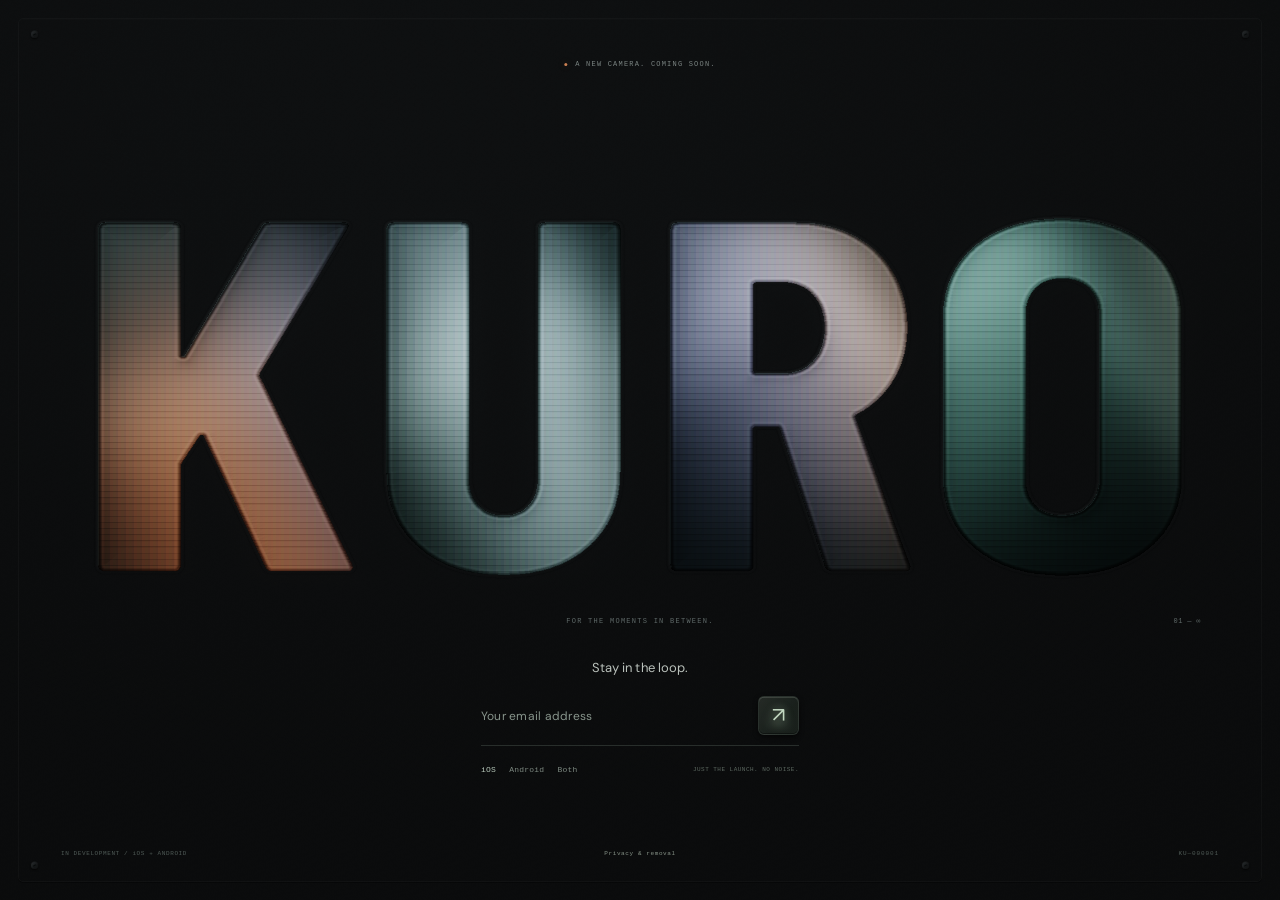
==== commit 708b1d52: "Update KURO marketing website" ====
--- a/index.html
+++ b/index.html
@@ -25,14 +25,12 @@
     <i class="fastener top-left" aria-hidden="true"></i><i class="fastener top-right" aria-hidden="true"></i>
     <i class="fastener bottom-left" aria-hidden="true"></i><i class="fastener bottom-right" aria-hidden="true"></i>
     <header class="masthead">
-      <span class="edition"><span lang="ja">黒</span><span>KURO — 001</span></span>
       <span class="coming-soon"><i></i> A NEW CAMERA. COMING SOON.</span>
-      <button id="motion" class="motion-button" type="button" aria-label="Pause animation" aria-pressed="false" title="Pause animation"><svg width="12" height="14" viewBox="0 0 12 14" fill="none" aria-hidden="true"><path id="motion-icon" d="M3 2v10M9 2v10" stroke="currentColor" stroke-width="1.5"/></svg></button>
     </header>
 
     <div class="word-area">
       <button id="word-window" class="word-window" type="button" aria-label="Illuminate KURO" title="Hold to bring it into focus"><h1>KURO</h1></button>
-      <div class="under-word" aria-hidden="true"><span>光と、記憶。</span><span>FOR THE MOMENTS IN BETWEEN.</span><span>01 — ∞</span></div>
+      <div class="under-word" aria-hidden="true"><span class="word-tagline">FOR THE MOMENTS IN BETWEEN.</span><span class="word-index">01 — ∞</span></div>
     </div>
 
     <section class="signup" aria-labelledby="signup-title">
--- a/style.css
+++ b/style.css
@@ -3,14 +3,14 @@
 :root{color-scheme:dark;--paper:#d9dbd8;--quiet:#737a7b;--mono:'SFMono-Regular',Consolas,'Liberation Mono',monospace;--light:#bdc7bf;--orange:#bf6d47}
 *{box-sizing:border-box}body{margin:0;background:#111213;color:var(--paper);font-family:DM,Arial,sans-serif;-webkit-font-smoothing:antialiased}body:has(dialog[open]){overflow:hidden}button,input{font:inherit}button{cursor:pointer;color:inherit}button:disabled{cursor:wait;opacity:.5}button,input,a{-webkit-tap-highlight-color:transparent;touch-action:manipulation}button:focus-visible,input:focus-visible,a:focus-visible{outline:1px solid #bacabf;outline-offset:7px}::selection{background:#aabdaf;color:#111413}.sr-only,.skip-link{position:absolute;width:1px;height:1px;margin:-1px;padding:0;overflow:hidden;clip:rect(0,0,0,0);white-space:nowrap;border:0}.skip-link:focus{position:fixed;top:12px;left:12px;width:auto;height:auto;clip:auto;padding:15px;background:#d9dbd8;color:#111;z-index:20}
 .installation{position:relative;isolation:isolate;min-height:800px;height:100svh;overflow:hidden;background:radial-gradient(ellipse at 45% 22%,#24282950,transparent 60%),linear-gradient(135deg,#151718,#111213 70%)}#material{position:absolute;inset:0;width:100%;height:100%;z-index:-1;opacity:0;transition:opacity 1.5s}#material.ready{opacity:1}.matte-border{position:absolute;inset:18px;border:1px solid #e4f0ee07;box-shadow:inset 0 1px #ffffff03,0 1px #0005;border-radius:5px;pointer-events:none}.fastener{position:absolute;display:block;width:7px;height:7px;border-radius:50%;background:linear-gradient(135deg,#292d2f,#121415 65%);box-shadow:0 -.5px 1px #83908c25,0 1px 2px #000b;z-index:2;pointer-events:none}.fastener:after{content:'';position:absolute;left:2px;right:2px;top:3px;height:1px;background:#080b0b;transform:rotate(-30deg)}.top-left{left:31px;top:31px}.top-right{right:31px;top:31px}.bottom-left{left:31px;bottom:31px}.bottom-right{right:31px;bottom:31px}
-.masthead{position:absolute;top:49px;left:61px;right:61px;display:flex;align-items:center;justify-content:space-between;gap:22px;font:8px/1.4 var(--mono);letter-spacing:.15em;color:#89918f}.edition{display:flex;align-items:center;gap:17px}.edition>span:first-child{font:19px serif;color:#929993;line-height:1}.coming-soon{display:flex;align-items:center;gap:8px;font-size:7px;position:absolute;left:50%;transform:translateX(-50%);white-space:nowrap;color:#7b8482}.coming-soon i{height:3px;width:3px;background:#cb8052;border-radius:50%;box-shadow:0 0 7px #cb805240}.motion-button{background:none;border:0;padding:9px;color:#6c7673;display:flex;align-items:center;justify-content:center;border-radius:50%;transition:color .2s}.motion-button:hover{color:#d0dcd5}
-.word-area{position:absolute;left:6.1%;right:6.1%;top:22.5%;height:43%;max-height:540px}.word-window{display:block;position:relative;appearance:none;padding:0;margin:0;width:100%;height:100%;border:0;background:none;user-select:none;-webkit-user-select:none;outline-offset:18px}.word-window h1{margin:0;width:100%;height:100%;font:700 clamp(130px,30vw,600px)/.84 Barlow,Impact,'Arial Narrow',sans-serif;letter-spacing:-.012em;display:flex;justify-content:center;align-items:center;color:transparent;background:radial-gradient(ellipse at 8% 70%,#8b4634,transparent 45%),radial-gradient(ellipse at 55% 0,#a1b1b6,transparent 55%),radial-gradient(ellipse at 90% 80%,#5b746d,transparent 60%),#283331;background-clip:text;-webkit-background-clip:text;text-shadow:0 2px 2px #0005}.gpu-ready .word-window h1{opacity:0}.under-word{position:absolute;top:calc(100% + 26px);left:1px;right:1px;display:flex;justify-content:space-between;gap:20px;color:#5f6968;font:7px/1.5 var(--mono);letter-spacing:.18em;pointer-events:none}.under-word>span:first-child{font-family:serif;letter-spacing:.3em;font-size:9px}.under-word>span:nth-child(2){position:absolute;left:50%;transform:translateX(-50%);white-space:nowrap}.under-word>span:last-child{margin-left:auto;font-size:7px;letter-spacing:.05em}
+.masthead{min-height:32px;position:absolute;top:49px;left:61px;right:61px;display:flex;align-items:center;justify-content:space-between;gap:22px;font:8px/1.4 var(--mono);letter-spacing:.15em;color:#89918f}.coming-soon{display:flex;align-items:center;gap:8px;font-size:7px;position:absolute;left:50%;transform:translateX(-50%);white-space:nowrap;color:#7b8482}.coming-soon i{height:3px;width:3px;background:#cb8052;border-radius:50%;box-shadow:0 0 7px #cb805240}
+.word-area{position:absolute;left:6.1%;right:6.1%;top:22.5%;height:43%;max-height:540px}.word-window{display:block;position:relative;appearance:none;padding:0;margin:0;width:100%;height:100%;border:0;background:none;user-select:none;-webkit-user-select:none;outline-offset:18px}.word-window h1{margin:0;width:100%;height:100%;font:700 clamp(130px,30vw,600px)/.84 Barlow,Impact,'Arial Narrow',sans-serif;letter-spacing:-.012em;display:flex;justify-content:center;align-items:center;color:transparent;background:radial-gradient(ellipse at 8% 70%,#8b4634,transparent 45%),radial-gradient(ellipse at 55% 0,#a1b1b6,transparent 55%),radial-gradient(ellipse at 90% 80%,#5b746d,transparent 60%),#283331;background-clip:text;-webkit-background-clip:text;text-shadow:0 2px 2px #0005}.gpu-ready .word-window h1{opacity:0}.under-word{position:absolute;top:calc(100% + 26px);left:1px;right:1px;display:flex;justify-content:space-between;gap:20px;color:#5f6968;font:7px/1.5 var(--mono);letter-spacing:.18em;pointer-events:none}.under-word>.word-tagline{position:absolute;left:50%;transform:translateX(-50%);white-space:nowrap}.under-word>.word-index{margin-left:auto;font-size:7px;letter-spacing:.05em}
 .signup{position:absolute;width:318px;left:50%;transform:translateX(-50%);bottom:13.5%;text-align:center}.signup h2{font-size:13px;font-weight:400;letter-spacing:.005em;color:#bac1bb;margin:0 0 20px}.email-row{display:flex;align-items:center;gap:15px;padding:0 0 10px;border-bottom:1px solid #58645d63}.email-row input{background:none;border:0;border-radius:0;color:#c6d3ca;min-width:0;flex:1;padding:10px 0;outline-offset:3px;font-size:12px;font-weight:400;letter-spacing:.02em}.email-row input::placeholder{color:#87948b;opacity:1}.join-button{height:39px;width:41px;flex-shrink:0;background:linear-gradient(130deg,#414b417d,#202923b3 60%);box-shadow:inset 0 .7px #e1ebde30,inset 0 -.8px #0008,0 2px 5px #0009,0 0 12px #b8dbc405;border:1px solid #b2c6b61a;border-radius:6px;position:relative;transition:box-shadow .3s,background .3s,transform .15s}.join-button:before{content:'';position:absolute;inset:6px;background:radial-gradient(ellipse at 50% 90%,#b9d0b62c,transparent 75%);border-radius:3px;filter:blur(3px)}.join-button span{position:relative;font-size:21px;font-weight:400;color:#c1d6bf;text-shadow:0 0 10px #b0d7a94f;line-height:1}.join-button:hover{background:linear-gradient(140deg,#617a5966,#303f31aa);box-shadow:inset 0 .7px #e1ebde50,0 0 15px #9eb69717,0 2px 5px #0009}.join-button:active{transform:translateY(2px)}.form-bottom{display:flex;align-items:center;justify-content:space-between;gap:10px;margin-top:15px}fieldset{margin:0;border:0;padding:0;display:flex;gap:13px}fieldset label{position:relative;cursor:pointer}fieldset input{position:absolute;inset:0;opacity:0;width:100%;height:100%;margin:0;cursor:pointer}fieldset span{display:block;color:#7d8981;font:8px/1.4 var(--mono);letter-spacing:.03em;padding:3px 0;transition:color .2s}fieldset input:checked+span{color:#b7c8ba}fieldset input:focus-visible+span{outline:1px solid #b7c8ba;outline-offset:4px}.launch-note{font:6px var(--mono);letter-spacing:.08em;color:#5d6961;white-space:nowrap}#form-status{position:absolute;width:100%;top:100%;margin:13px 0 0;font-size:10px;line-height:1.6;color:#b2c5b5}#form-status[data-error=true],#removal-status[data-error=true]{color:#df9b7d}.honey{position:absolute;left:-9999px;opacity:0;width:1px;height:1px;overflow:hidden}.footer{position:absolute;left:61px;right:61px;bottom:42px;display:flex;justify-content:space-between;align-items:center;color:#505b57;font:6px/1.5 var(--mono);letter-spacing:.1em;gap:18px}.footer button{font:inherit;letter-spacing:inherit;color:#879388;position:absolute;left:50%;transform:translateX(-50%);background:none;border:0;padding:6px;text-underline-offset:4px}.footer button:hover{color:#a4b5a8}.serial{letter-spacing:.15em}.footer:before,.footer:after{display:none}
  dialog{width:min(480px,calc(100% - 32px));max-height:85svh;overflow-y:auto;padding:34px;border:1px solid #414a43;border-radius:8px;background:#191e1b;color:#c7d0c9;box-shadow:0 30px 80px #0008}dialog::backdrop{background:#080b09d9;backdrop-filter:blur(12px)}.dialog-close{position:absolute;right:13px;top:9px;background:none;border:0;font-size:26px;color:#a3b0a5;padding:4px 8px}.dialog-eyebrow{font:8px var(--mono);letter-spacing:.1em;color:#829084}dialog h2{font:400 22px/1.2 DM,Arial,sans-serif;margin:24px 0 20px}dialog p{font-size:11px;line-height:1.9;color:#95a298;margin:17px 0}#removal-form{margin-top:24px}dialog label{display:block;font-size:11px;color:#acbcae}dialog input{display:block;width:100%;padding:12px;background:transparent;border:1px solid #4b5e4e;border-radius:3px;margin-top:10px;color:#d9e5da}.remove-button{display:flex;justify-content:space-between;width:100%;margin-top:12px;padding:12px 14px;border:1px solid #72897533;border-radius:3px;background:#35493666;color:#c4d7c4;font-size:11px}.remove-button>span{font-size:17px}#removal-status{font-size:11px;min-height:18px;line-height:1.6}
 @media(min-width:1800px){.word-area{left:8%;right:8%;top:23%;height:42%}.signup{bottom:14.5%}}
 @media(max-height:800px) and (min-width:761px){.installation{min-height:650px}.word-area{top:23%;height:39%}.signup{bottom:13%}.masthead{top:40px}.footer{bottom:35px}.under-word{top:calc(100% + 18px)}}
-@media(max-width:760px){.installation{min-height:700px}.matte-border{inset:11px}.fastener{width:5px;height:5px}.fastener:after{left:1px;right:1px;top:2px}.top-left{left:21px;top:21px}.top-right{right:21px;top:21px}.bottom-left{left:21px;bottom:21px}.bottom-right{right:21px;bottom:21px}.masthead{top:41px;left:31px;right:26px;gap:14px}.edition{gap:10px;font-size:6px}.edition>span:first-child{font-size:16px}.coming-soon{font-size:5px;left:auto;right:41px;transform:none;letter-spacing:.08em;gap:6px}.coming-soon i{width:2px;height:2px}.motion-button{padding:8px}.motion-button svg{width:9px;height:11px}.word-area{left:6%;right:6%;top:30%;height:26%;max-height:280px}.word-window h1{font-size:31.5vw}.under-word{top:calc(100% + 22px);font-size:5px;letter-spacing:.08em}.under-word>span:first-child{font-size:7px}.under-word>span:last-child{font-size:5px}.under-word>span:nth-child(2){font-size:5px;letter-spacing:.08em}.signup{width:min(290px,calc(100% - 74px));bottom:16.5%}.signup h2{font-size:12px;margin-bottom:18px}.email-row{gap:12px}.email-row input{font-size:16px}.form-bottom{margin-top:14px}fieldset{gap:12px}.launch-note{font-size:5px}.footer{left:31px;right:31px;bottom:40px;font-size:5px;gap:15px}.footer button{font-size:6px;position:static;transform:none}.footer .serial{display:none}dialog{padding:30px 24px}}
-@media(max-width:360px){.coming-soon{font-size:4px;right:35px}.edition{gap:7px}.masthead{left:26px;right:21px}.under-word>span:first-child{display:none}.signup{width:calc(100% - 64px)}.launch-note{font-size:4px}.footer{left:27px;right:27px;font-size:4px}.footer button{font-size:5px}}
+@media(max-width:760px){.installation{min-height:700px}.matte-border{inset:11px}.fastener{width:5px;height:5px}.fastener:after{left:1px;right:1px;top:2px}.top-left{left:21px;top:21px}.top-right{right:21px;top:21px}.bottom-left{left:21px;bottom:21px}.bottom-right{right:21px;bottom:21px}.masthead{min-height:27px;top:41px;left:31px;right:26px;gap:14px}.coming-soon{font-size:5px;left:auto;right:41px;transform:none;letter-spacing:.08em;gap:6px}.coming-soon i{width:2px;height:2px}.word-area{left:6%;right:6%;top:30%;height:26%;max-height:280px}.word-window h1{font-size:31.5vw}.under-word{top:calc(100% + 22px);font-size:5px;letter-spacing:.08em}.under-word>.word-index{font-size:5px}.under-word>.word-tagline{font-size:5px;letter-spacing:.08em}.signup{width:min(290px,calc(100% - 74px));bottom:16.5%}.signup h2{font-size:12px;margin-bottom:18px}.email-row{gap:12px}.email-row input{font-size:16px}.form-bottom{margin-top:14px}fieldset{gap:12px}.launch-note{font-size:5px}.footer{left:31px;right:31px;bottom:40px;font-size:5px;gap:15px}.footer button{font-size:6px;position:static;transform:none}.footer .serial{display:none}dialog{padding:30px 24px}}
+@media(max-width:360px){.coming-soon{font-size:4px;right:35px}.masthead{left:26px;right:21px}.signup{width:calc(100% - 64px)}.launch-note{font-size:4px}.footer{left:27px;right:27px;font-size:4px}.footer button{font-size:5px}}
 @media(prefers-reduced-motion:reduce){*,*:before,*:after{transition:none!important}}
 
 .no-script{font-size:10px;color:#b2c5b5;margin-top:13px}
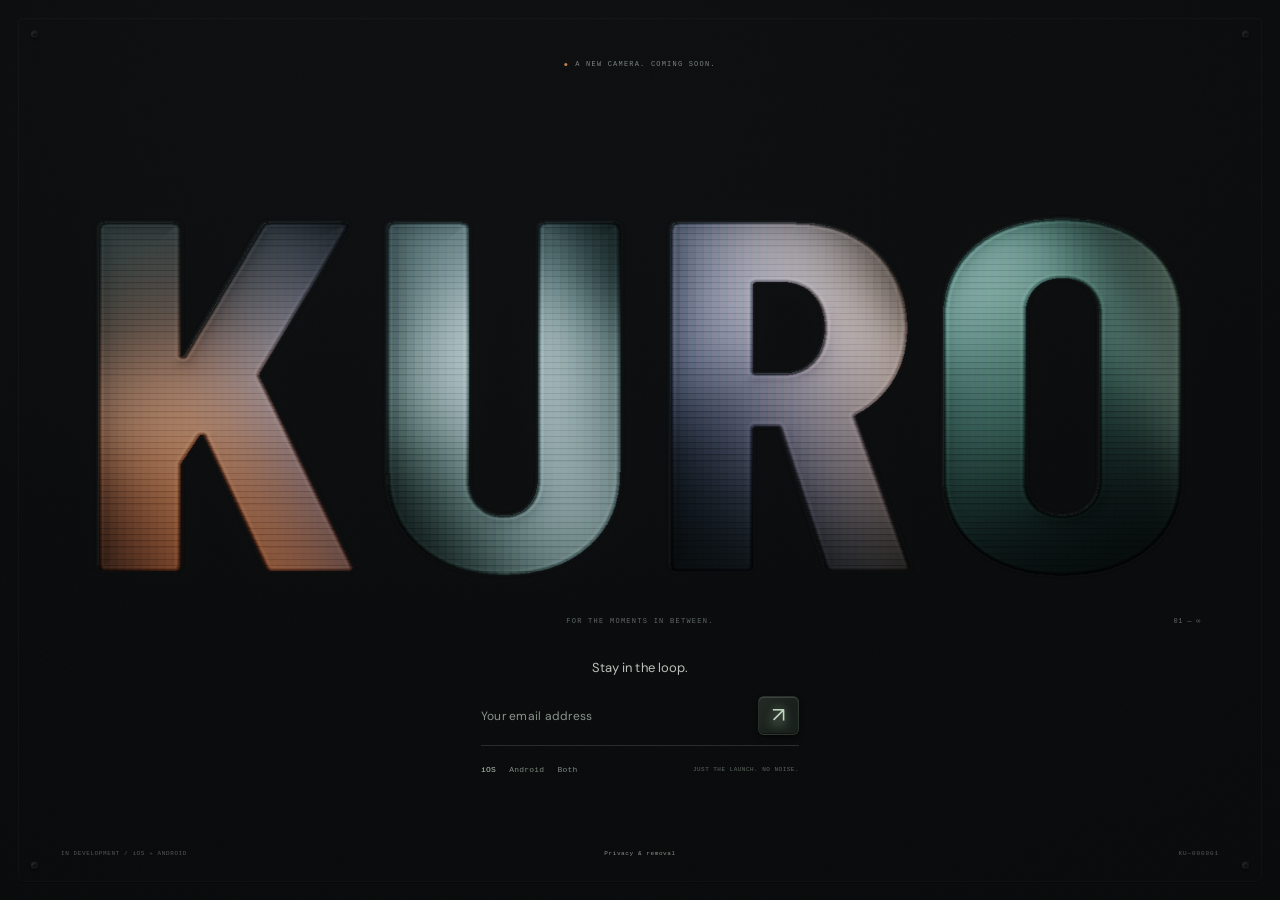
==== commit ade81cb2: "Update KURO marketing website" ====
--- a/index.html
+++ b/index.html
@@ -13,8 +13,8 @@
   <title>KURO — For the moments in between.</title>
   <link rel="icon" href="assets/favicon.svg" type="image/svg+xml">
   <link rel="preload" href="assets/barlow-700.ttf" as="font" type="font/ttf" crossorigin>
-  <link rel="stylesheet" href="style.css">
-  <script src="app.js" type="module"></script>
+  <link rel="stylesheet" href="style.css?v=3">
+  <script src="app.js?v=3" type="module"></script>
   <script src="waitlist.js" type="module"></script>
 </head>
 <body>
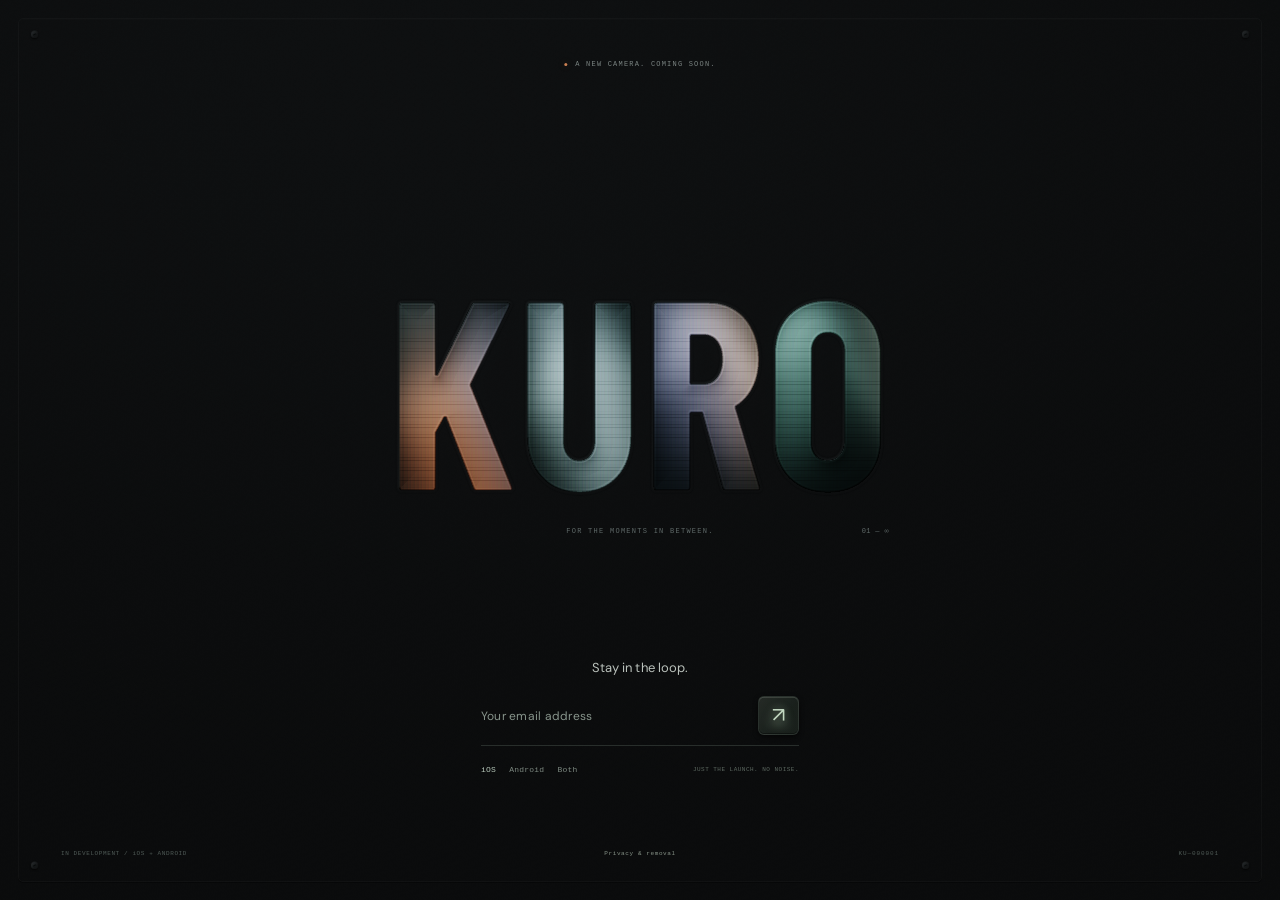
==== commit 2af8fe6f: "Update KURO marketing website" ====
--- a/index.html
+++ b/index.html
@@ -13,8 +13,8 @@
   <title>KURO — For the moments in between.</title>
   <link rel="icon" href="assets/favicon.svg" type="image/svg+xml">
   <link rel="preload" href="assets/barlow-700.ttf" as="font" type="font/ttf" crossorigin>
-  <link rel="stylesheet" href="style.css?v=3">
-  <script src="app.js?v=3" type="module"></script>
+  <link rel="stylesheet" href="style.css?v=5">
+  <script src="app.js?v=5" type="module"></script>
   <script src="waitlist.js" type="module"></script>
 </head>
 <body>
--- a/style.css
+++ b/style.css
@@ -14,3 +14,7 @@
 @media(prefers-reduced-motion:reduce){*,*:before,*:after{transition:none!important}}
 
 .no-script{font-size:10px;color:#b2c5b5;margin-top:13px}
+
+/* Keep the wordmark centered at its existing focal point, with a 500px cap. */
+.word-area{left:50%;right:auto;top:44%;width:min(500px,88%);height:auto;aspect-ratio:12/5;max-height:none;transform:translate(-50%,-50%)}
+.word-window h1{font-size:min(39vw,220px)}
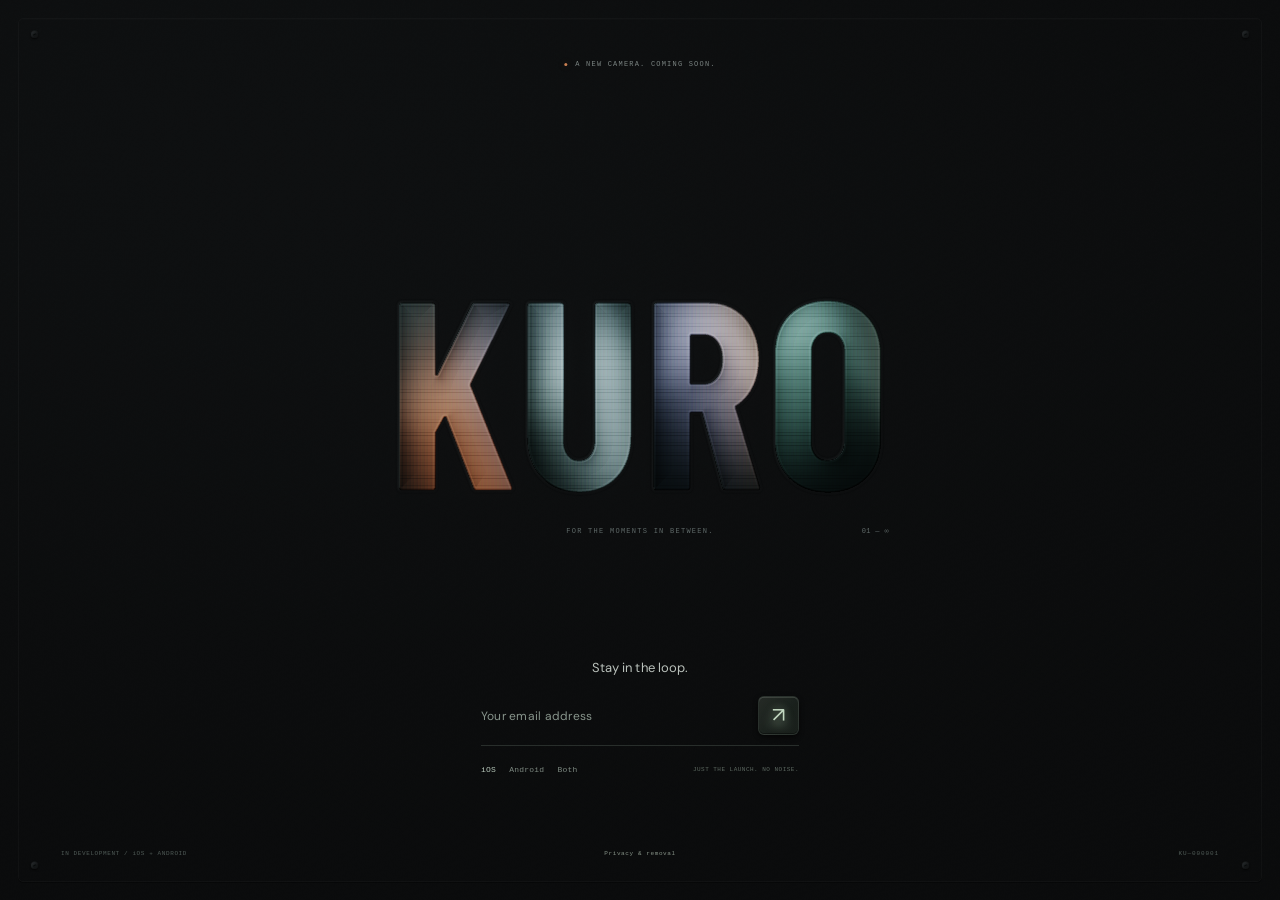
==== commit f9d33e94: "Update KURO marketing website" ====
--- a/index.html
+++ b/index.html
@@ -14,7 +14,7 @@
   <link rel="icon" href="assets/favicon.svg" type="image/svg+xml">
   <link rel="preload" href="assets/barlow-700.ttf" as="font" type="font/ttf" crossorigin>
   <link rel="stylesheet" href="style.css?v=5">
-  <script src="app.js?v=5" type="module"></script>
+  <script src="app.js?v=6" type="module"></script>
   <script src="waitlist.js" type="module"></script>
 </head>
 <body>
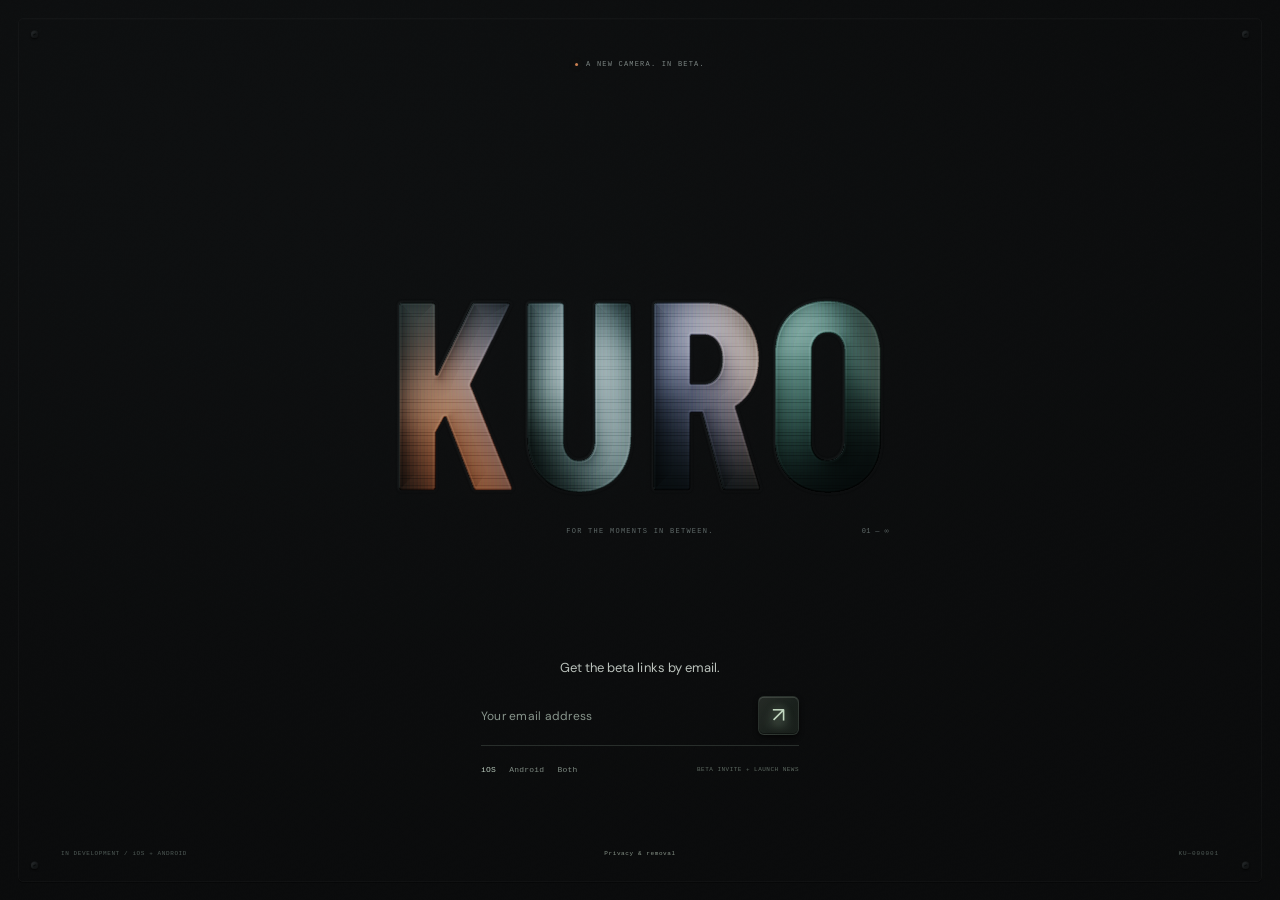
==== commit 3b6f8ddb: "Update KURO marketing website" ====
--- a/index.html
+++ b/index.html
@@ -4,18 +4,18 @@
   <meta charset="utf-8">
   <meta name="viewport" content="width=device-width,initial-scale=1">
   <meta name="theme-color" content="#111213">
-  <meta name="description" content="KURO. For the moments in between. A new camera, coming soon.">
+  <meta name="description" content="KURO. For the moments in between. Join the camera beta.">
   <meta property="og:title" content="KURO — For the moments in between.">
-  <meta property="og:description" content="A new camera. Coming soon. Stay in the loop.">
+  <meta property="og:description" content="Sign up for the KURO camera beta on iPhone and Android.">
   <meta property="og:image" content="https://benmidi.github.io/kuro-site/assets/social-preview.png">
   <meta property="og:type" content="website">
   <meta property="og:url" content="https://benmidi.github.io/kuro-site/">
   <title>KURO — For the moments in between.</title>
   <link rel="icon" href="assets/favicon.svg" type="image/svg+xml">
   <link rel="preload" href="assets/barlow-700.ttf" as="font" type="font/ttf" crossorigin>
-  <link rel="stylesheet" href="style.css?v=5">
+  <link rel="stylesheet" href="style.css?v=6">
   <script src="app.js?v=6" type="module"></script>
-  <script src="waitlist.js" type="module"></script>
+  <script src="waitlist.js?v=2" type="module"></script>
 </head>
 <body>
   <a class="skip-link" href="#email">Skip to signup</a>
@@ -25,7 +25,7 @@
     <i class="fastener top-left" aria-hidden="true"></i><i class="fastener top-right" aria-hidden="true"></i>
     <i class="fastener bottom-left" aria-hidden="true"></i><i class="fastener bottom-right" aria-hidden="true"></i>
     <header class="masthead">
-      <span class="coming-soon"><i></i> A NEW CAMERA. COMING SOON.</span>
+      <span class="coming-soon"><i></i> A NEW CAMERA. IN BETA.</span>
     </header>
 
     <div class="word-area">
@@ -34,13 +34,13 @@
     </div>
 
     <section class="signup" aria-labelledby="signup-title">
-      <h2 id="signup-title">Stay in the loop.</h2>
+      <h2 id="signup-title">Get the beta links by email.</h2>
       <form id="waitlist-form" method="post">
         <label class="sr-only" for="email">Your email address</label>
-        <div class="email-row"><input id="email" name="email" type="email" placeholder="Your email address" autocomplete="email" maxlength="254" required><button type="submit" class="join-button" disabled aria-label="Join the early-access list"><span aria-hidden="true">↗</span></button></div>
-        <div class="form-bottom"><fieldset><legend class="sr-only">Your device</legend><label><input type="radio" name="platform" value="ios" checked><span>iOS</span></label><label><input type="radio" name="platform" value="android"><span>Android</span></label><label><input type="radio" name="platform" value="both"><span>Both</span></label></fieldset><span class="launch-note">JUST THE LAUNCH. NO NOISE.</span></div>
+        <div class="email-row"><input id="email" name="email" type="email" placeholder="Your email address" autocomplete="email" maxlength="254" required><button type="submit" class="join-button" disabled aria-label="Email me the beta links"><span aria-hidden="true">↗</span></button></div>
+        <div class="form-bottom"><fieldset><legend class="sr-only">Your device</legend><label><input type="radio" name="platform" value="ios" checked><span>iOS</span></label><label><input type="radio" name="platform" value="android"><span>Android</span></label><label><input type="radio" name="platform" value="both"><span>Both</span></label></fieldset><span class="launch-note">BETA INVITE + LAUNCH NEWS</span></div>
         <div class="honey" aria-hidden="true"><label for="website">Website</label><input name="website" id="website" tabindex="-1" autocomplete="off"></div>
-        <p id="form-status" role="status" aria-live="polite"></p><noscript><p class="no-script">Enable JavaScript to join the list.</p></noscript>
+        <div id="signup-result"><p id="form-status" role="status" aria-live="polite"></p><div id="beta-links" hidden><a href="https://testflight.apple.com/join/BgCW6c2Y">iPhone · TestFlight</a> &nbsp; <a href="https://play.google.com/apps/internaltest/4700583040949326018">Android · approved testers</a></div></div><noscript><p class="no-script">Enable JavaScript to join the list.</p></noscript>
       </form>
     </section>
     <footer class="footer"><span>IN DEVELOPMENT / iOS + ANDROID</span><button id="privacy-open" type="button">Privacy & removal</button><span class="serial">KU—000001</span></footer>
@@ -49,9 +49,9 @@
     <button class="dialog-close" id="privacy-close" aria-label="Close privacy notice">×</button>
     <span class="dialog-eyebrow">KURO / EARLY ACCESS</span>
     <h2 id="privacy-title">Your email stays yours.</h2>
-    <p>Joining the list opts you into KURO early-access and launch updates. We store your email, device preference, and signup time in Kuro’s Supabase database while the early-access list is in use. We don’t sell the list or use tracking pixels.</p>
+    <p>Signing up sends you the beta links and opts you into KURO launch updates. Android installs require an approved Google Play tester account. We store your email, device preference, and signup time in Kuro’s Supabase database while the early-access list is in use. We don’t sell the list or use tracking pixels.</p>
     <p>A salted hash of your network address limits automated signups. Your raw network address is not stored in the waitlist. Hosting providers may keep their own operational logs.</p>
-    <p>To leave, enter the same email below.</p>
+    <p>To leave, follow the unsubscribe link in your invitation or enter the same email below.</p>
     <form id="removal-form"><label for="removal-email">Email to remove</label><input type="email" id="removal-email" required maxlength="254" autocomplete="email"><button class="remove-button" type="submit">Remove my email <span aria-hidden="true">↗</span></button><p id="removal-status" role="status"></p></form>
   </dialog>
 </body>
--- a/style.css
+++ b/style.css
@@ -5,7 +5,7 @@
 .installation{position:relative;isolation:isolate;min-height:800px;height:100svh;overflow:hidden;background:radial-gradient(ellipse at 45% 22%,#24282950,transparent 60%),linear-gradient(135deg,#151718,#111213 70%)}#material{position:absolute;inset:0;width:100%;height:100%;z-index:-1;opacity:0;transition:opacity 1.5s}#material.ready{opacity:1}.matte-border{position:absolute;inset:18px;border:1px solid #e4f0ee07;box-shadow:inset 0 1px #ffffff03,0 1px #0005;border-radius:5px;pointer-events:none}.fastener{position:absolute;display:block;width:7px;height:7px;border-radius:50%;background:linear-gradient(135deg,#292d2f,#121415 65%);box-shadow:0 -.5px 1px #83908c25,0 1px 2px #000b;z-index:2;pointer-events:none}.fastener:after{content:'';position:absolute;left:2px;right:2px;top:3px;height:1px;background:#080b0b;transform:rotate(-30deg)}.top-left{left:31px;top:31px}.top-right{right:31px;top:31px}.bottom-left{left:31px;bottom:31px}.bottom-right{right:31px;bottom:31px}
 .masthead{min-height:32px;position:absolute;top:49px;left:61px;right:61px;display:flex;align-items:center;justify-content:space-between;gap:22px;font:8px/1.4 var(--mono);letter-spacing:.15em;color:#89918f}.coming-soon{display:flex;align-items:center;gap:8px;font-size:7px;position:absolute;left:50%;transform:translateX(-50%);white-space:nowrap;color:#7b8482}.coming-soon i{height:3px;width:3px;background:#cb8052;border-radius:50%;box-shadow:0 0 7px #cb805240}
 .word-area{position:absolute;left:6.1%;right:6.1%;top:22.5%;height:43%;max-height:540px}.word-window{display:block;position:relative;appearance:none;padding:0;margin:0;width:100%;height:100%;border:0;background:none;user-select:none;-webkit-user-select:none;outline-offset:18px}.word-window h1{margin:0;width:100%;height:100%;font:700 clamp(130px,30vw,600px)/.84 Barlow,Impact,'Arial Narrow',sans-serif;letter-spacing:-.012em;display:flex;justify-content:center;align-items:center;color:transparent;background:radial-gradient(ellipse at 8% 70%,#8b4634,transparent 45%),radial-gradient(ellipse at 55% 0,#a1b1b6,transparent 55%),radial-gradient(ellipse at 90% 80%,#5b746d,transparent 60%),#283331;background-clip:text;-webkit-background-clip:text;text-shadow:0 2px 2px #0005}.gpu-ready .word-window h1{opacity:0}.under-word{position:absolute;top:calc(100% + 26px);left:1px;right:1px;display:flex;justify-content:space-between;gap:20px;color:#5f6968;font:7px/1.5 var(--mono);letter-spacing:.18em;pointer-events:none}.under-word>.word-tagline{position:absolute;left:50%;transform:translateX(-50%);white-space:nowrap}.under-word>.word-index{margin-left:auto;font-size:7px;letter-spacing:.05em}
-.signup{position:absolute;width:318px;left:50%;transform:translateX(-50%);bottom:13.5%;text-align:center}.signup h2{font-size:13px;font-weight:400;letter-spacing:.005em;color:#bac1bb;margin:0 0 20px}.email-row{display:flex;align-items:center;gap:15px;padding:0 0 10px;border-bottom:1px solid #58645d63}.email-row input{background:none;border:0;border-radius:0;color:#c6d3ca;min-width:0;flex:1;padding:10px 0;outline-offset:3px;font-size:12px;font-weight:400;letter-spacing:.02em}.email-row input::placeholder{color:#87948b;opacity:1}.join-button{height:39px;width:41px;flex-shrink:0;background:linear-gradient(130deg,#414b417d,#202923b3 60%);box-shadow:inset 0 .7px #e1ebde30,inset 0 -.8px #0008,0 2px 5px #0009,0 0 12px #b8dbc405;border:1px solid #b2c6b61a;border-radius:6px;position:relative;transition:box-shadow .3s,background .3s,transform .15s}.join-button:before{content:'';position:absolute;inset:6px;background:radial-gradient(ellipse at 50% 90%,#b9d0b62c,transparent 75%);border-radius:3px;filter:blur(3px)}.join-button span{position:relative;font-size:21px;font-weight:400;color:#c1d6bf;text-shadow:0 0 10px #b0d7a94f;line-height:1}.join-button:hover{background:linear-gradient(140deg,#617a5966,#303f31aa);box-shadow:inset 0 .7px #e1ebde50,0 0 15px #9eb69717,0 2px 5px #0009}.join-button:active{transform:translateY(2px)}.form-bottom{display:flex;align-items:center;justify-content:space-between;gap:10px;margin-top:15px}fieldset{margin:0;border:0;padding:0;display:flex;gap:13px}fieldset label{position:relative;cursor:pointer}fieldset input{position:absolute;inset:0;opacity:0;width:100%;height:100%;margin:0;cursor:pointer}fieldset span{display:block;color:#7d8981;font:8px/1.4 var(--mono);letter-spacing:.03em;padding:3px 0;transition:color .2s}fieldset input:checked+span{color:#b7c8ba}fieldset input:focus-visible+span{outline:1px solid #b7c8ba;outline-offset:4px}.launch-note{font:6px var(--mono);letter-spacing:.08em;color:#5d6961;white-space:nowrap}#form-status{position:absolute;width:100%;top:100%;margin:13px 0 0;font-size:10px;line-height:1.6;color:#b2c5b5}#form-status[data-error=true],#removal-status[data-error=true]{color:#df9b7d}.honey{position:absolute;left:-9999px;opacity:0;width:1px;height:1px;overflow:hidden}.footer{position:absolute;left:61px;right:61px;bottom:42px;display:flex;justify-content:space-between;align-items:center;color:#505b57;font:6px/1.5 var(--mono);letter-spacing:.1em;gap:18px}.footer button{font:inherit;letter-spacing:inherit;color:#879388;position:absolute;left:50%;transform:translateX(-50%);background:none;border:0;padding:6px;text-underline-offset:4px}.footer button:hover{color:#a4b5a8}.serial{letter-spacing:.15em}.footer:before,.footer:after{display:none}
+.signup{position:absolute;width:318px;left:50%;transform:translateX(-50%);bottom:13.5%;text-align:center}.signup h2{font-size:13px;font-weight:400;letter-spacing:.005em;color:#bac1bb;margin:0 0 20px}.email-row{display:flex;align-items:center;gap:15px;padding:0 0 10px;border-bottom:1px solid #58645d63}.email-row input{background:none;border:0;border-radius:0;color:#c6d3ca;min-width:0;flex:1;padding:10px 0;outline-offset:3px;font-size:12px;font-weight:400;letter-spacing:.02em}.email-row input::placeholder{color:#87948b;opacity:1}.join-button{height:39px;width:41px;flex-shrink:0;background:linear-gradient(130deg,#414b417d,#202923b3 60%);box-shadow:inset 0 .7px #e1ebde30,inset 0 -.8px #0008,0 2px 5px #0009,0 0 12px #b8dbc405;border:1px solid #b2c6b61a;border-radius:6px;position:relative;transition:box-shadow .3s,background .3s,transform .15s}.join-button:before{content:'';position:absolute;inset:6px;background:radial-gradient(ellipse at 50% 90%,#b9d0b62c,transparent 75%);border-radius:3px;filter:blur(3px)}.join-button span{position:relative;font-size:21px;font-weight:400;color:#c1d6bf;text-shadow:0 0 10px #b0d7a94f;line-height:1}.join-button:hover{background:linear-gradient(140deg,#617a5966,#303f31aa);box-shadow:inset 0 .7px #e1ebde50,0 0 15px #9eb69717,0 2px 5px #0009}.join-button:active{transform:translateY(2px)}.form-bottom{display:flex;align-items:center;justify-content:space-between;gap:10px;margin-top:15px}fieldset{margin:0;border:0;padding:0;display:flex;gap:13px}fieldset label{position:relative;cursor:pointer}fieldset input{position:absolute;inset:0;opacity:0;width:100%;height:100%;margin:0;cursor:pointer}fieldset span{display:block;color:#7d8981;font:8px/1.4 var(--mono);letter-spacing:.03em;padding:3px 0;transition:color .2s}fieldset input:checked+span{color:#b7c8ba}fieldset input:focus-visible+span{outline:1px solid #b7c8ba;outline-offset:4px}.launch-note{font:6px var(--mono);letter-spacing:.08em;color:#5d6961;white-space:nowrap}#signup-result{position:absolute;width:100%;top:100%;margin-top:13px}#beta-links{font-size:12px;margin-top:4px}#beta-links a{color:#c1d4c4}#form-status{margin:0;font-size:10px;line-height:1.6;color:#b2c5b5}#form-status[data-error=true],#removal-status[data-error=true]{color:#df9b7d}.honey{position:absolute;left:-9999px;opacity:0;width:1px;height:1px;overflow:hidden}.footer{position:absolute;left:61px;right:61px;bottom:42px;display:flex;justify-content:space-between;align-items:center;color:#505b57;font:6px/1.5 var(--mono);letter-spacing:.1em;gap:18px}.footer button{font:inherit;letter-spacing:inherit;color:#879388;position:absolute;left:50%;transform:translateX(-50%);background:none;border:0;padding:6px;text-underline-offset:4px}.footer button:hover{color:#a4b5a8}.serial{letter-spacing:.15em}.footer:before,.footer:after{display:none}
  dialog{width:min(480px,calc(100% - 32px));max-height:85svh;overflow-y:auto;padding:34px;border:1px solid #414a43;border-radius:8px;background:#191e1b;color:#c7d0c9;box-shadow:0 30px 80px #0008}dialog::backdrop{background:#080b09d9;backdrop-filter:blur(12px)}.dialog-close{position:absolute;right:13px;top:9px;background:none;border:0;font-size:26px;color:#a3b0a5;padding:4px 8px}.dialog-eyebrow{font:8px var(--mono);letter-spacing:.1em;color:#829084}dialog h2{font:400 22px/1.2 DM,Arial,sans-serif;margin:24px 0 20px}dialog p{font-size:11px;line-height:1.9;color:#95a298;margin:17px 0}#removal-form{margin-top:24px}dialog label{display:block;font-size:11px;color:#acbcae}dialog input{display:block;width:100%;padding:12px;background:transparent;border:1px solid #4b5e4e;border-radius:3px;margin-top:10px;color:#d9e5da}.remove-button{display:flex;justify-content:space-between;width:100%;margin-top:12px;padding:12px 14px;border:1px solid #72897533;border-radius:3px;background:#35493666;color:#c4d7c4;font-size:11px}.remove-button>span{font-size:17px}#removal-status{font-size:11px;min-height:18px;line-height:1.6}
 @media(min-width:1800px){.word-area{left:8%;right:8%;top:23%;height:42%}.signup{bottom:14.5%}}
 @media(max-height:800px) and (min-width:761px){.installation{min-height:650px}.word-area{top:23%;height:39%}.signup{bottom:13%}.masthead{top:40px}.footer{bottom:35px}.under-word{top:calc(100% + 18px)}}
